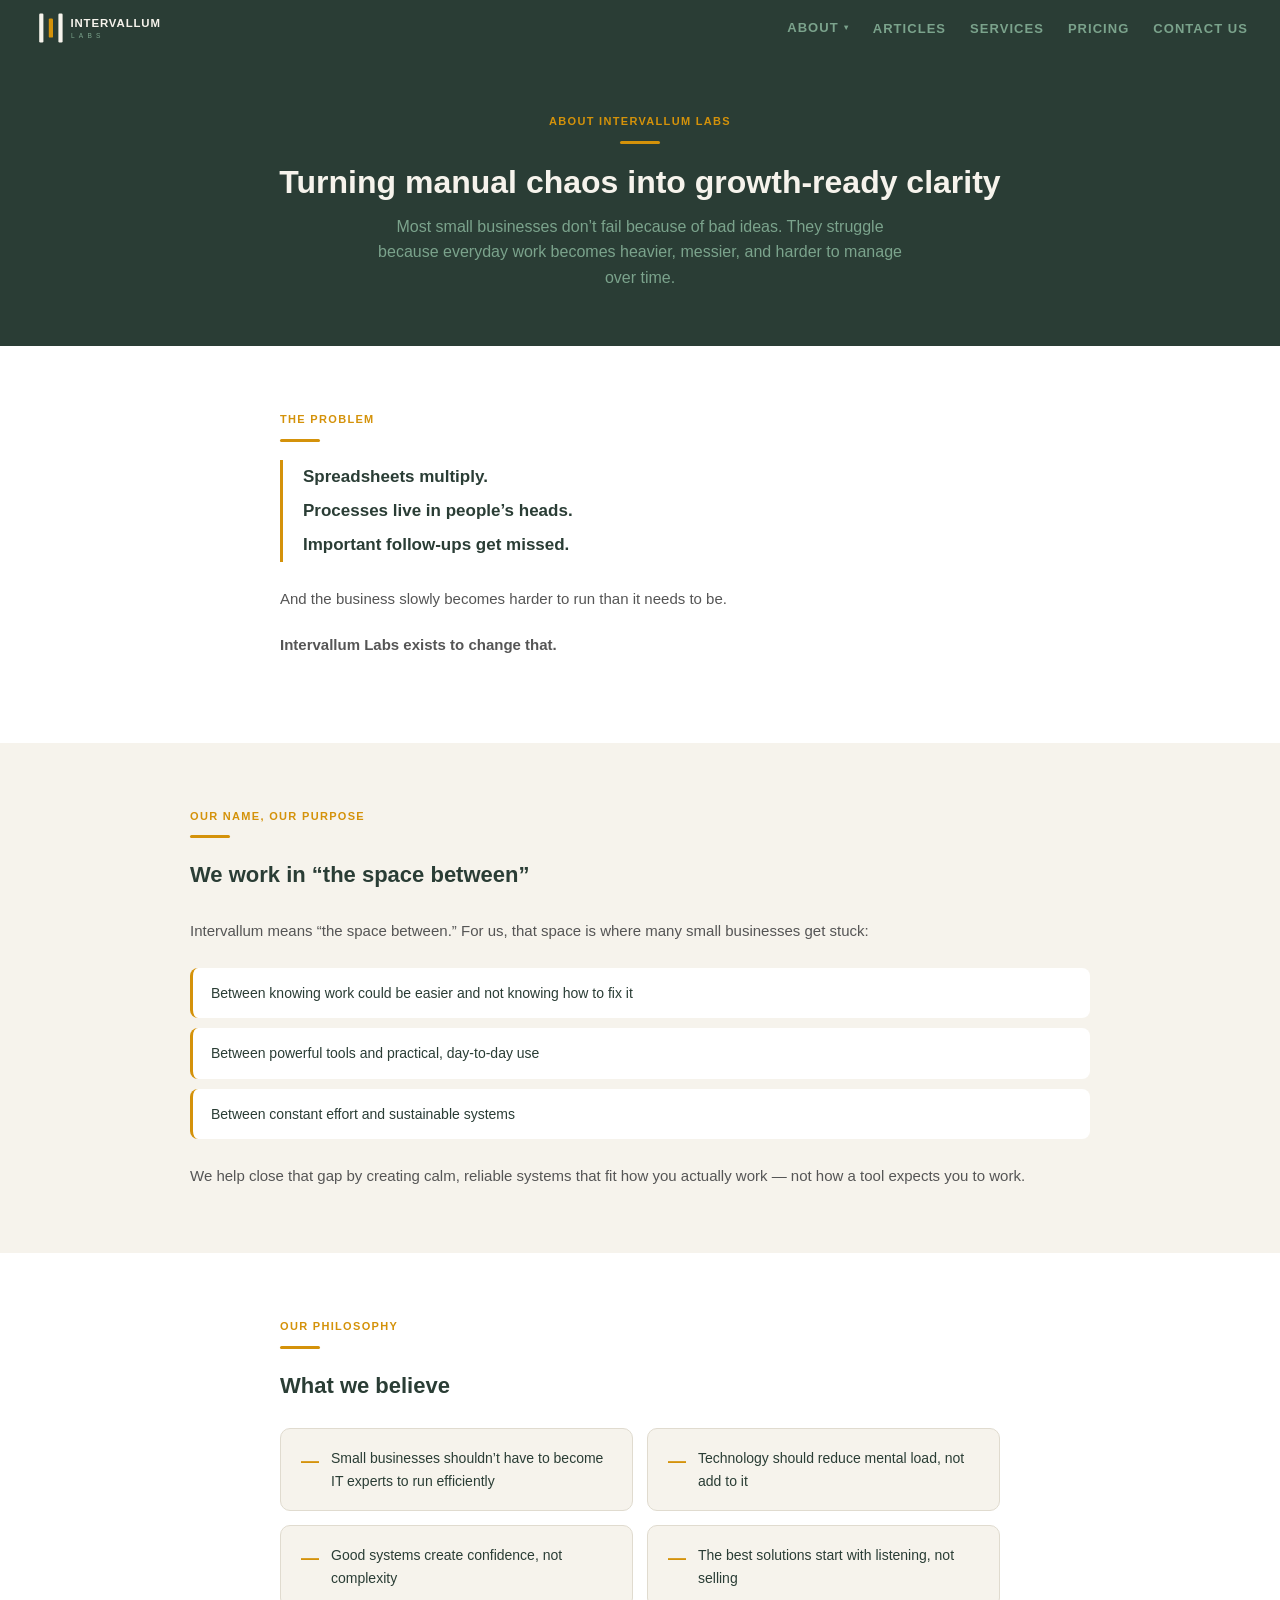
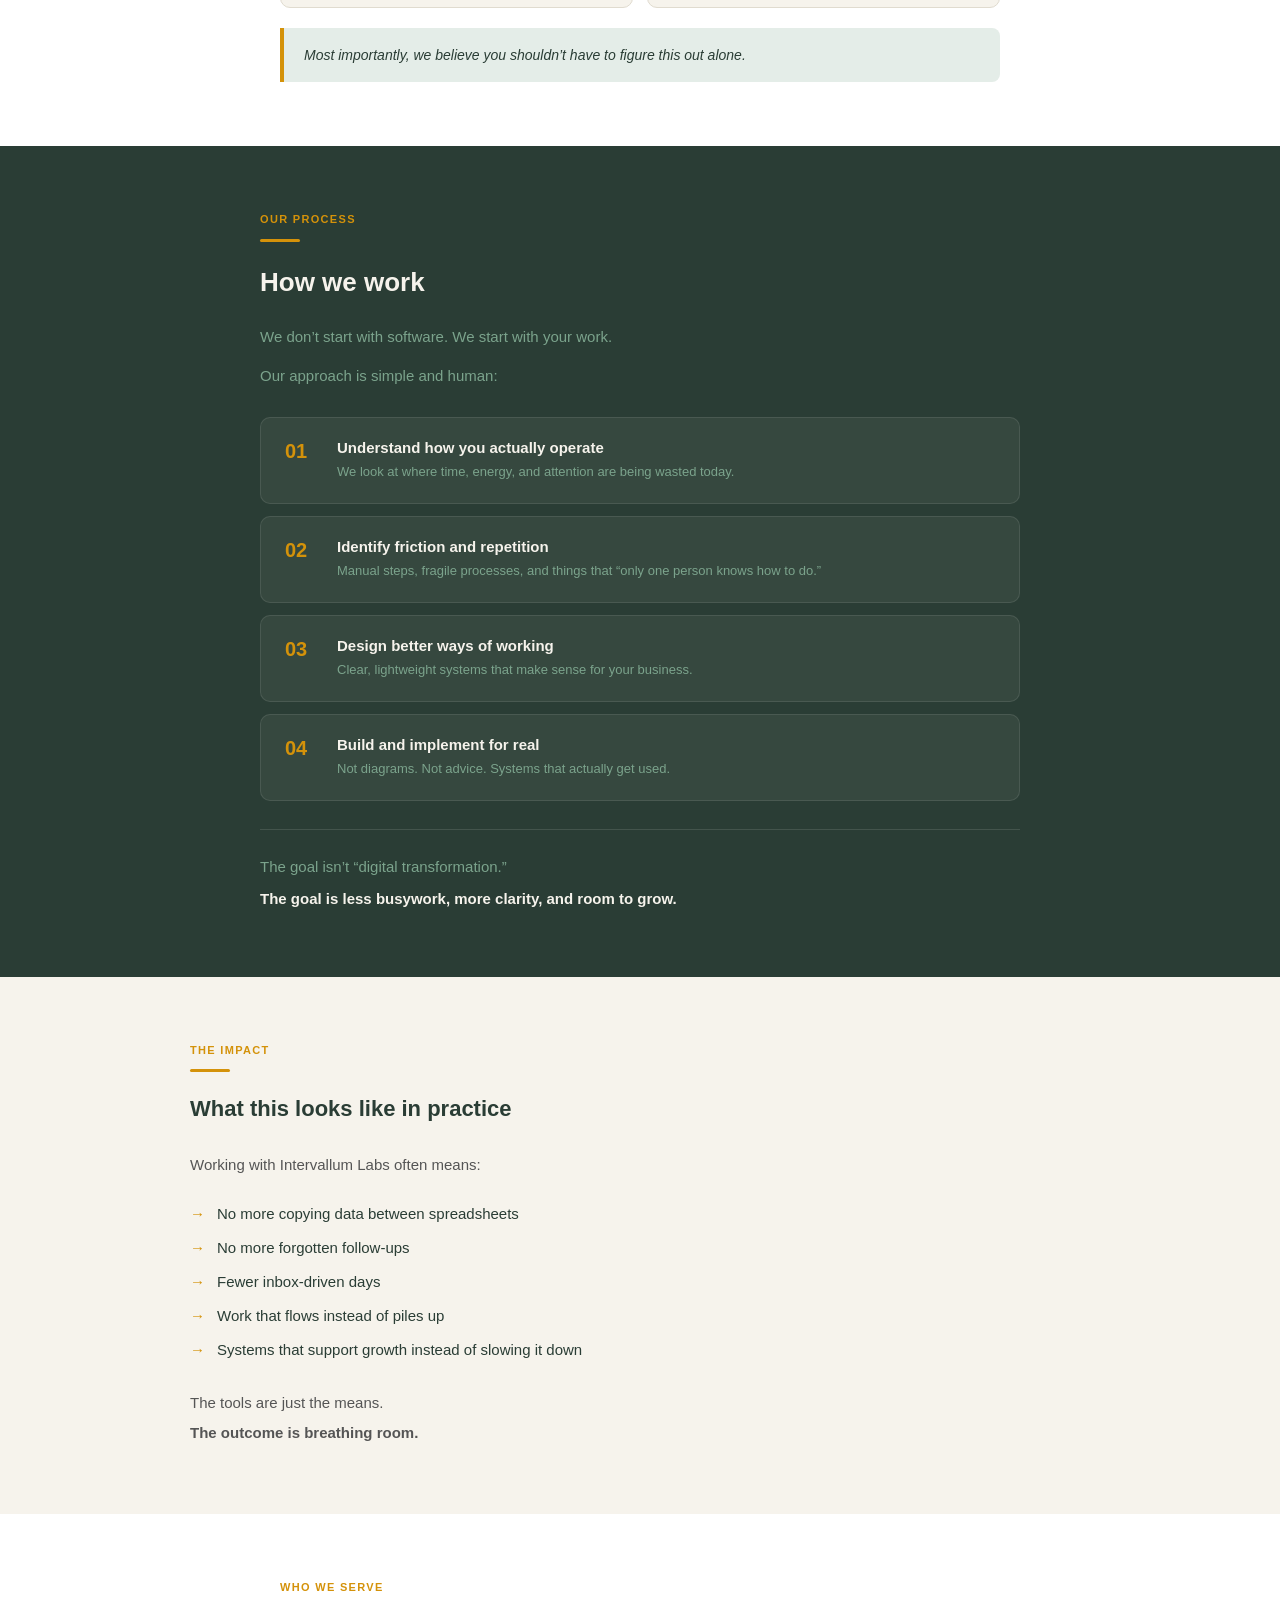
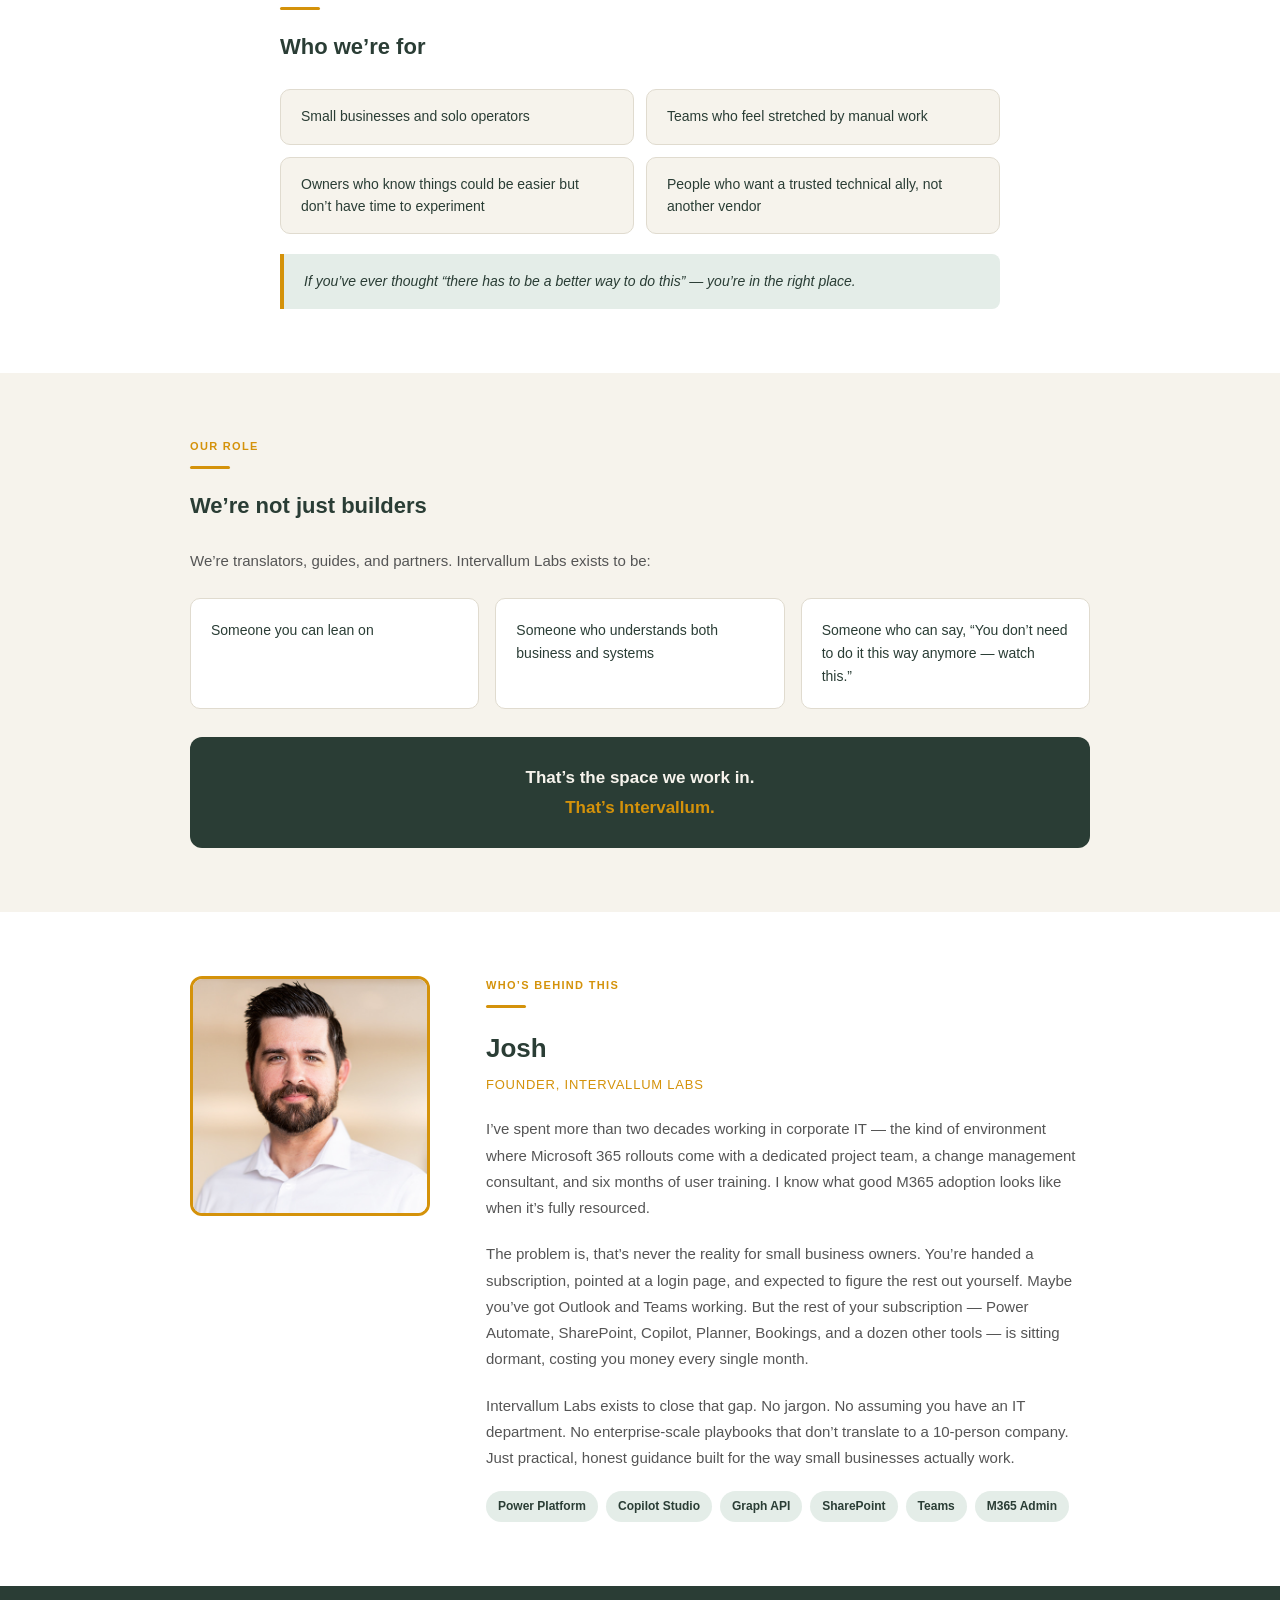
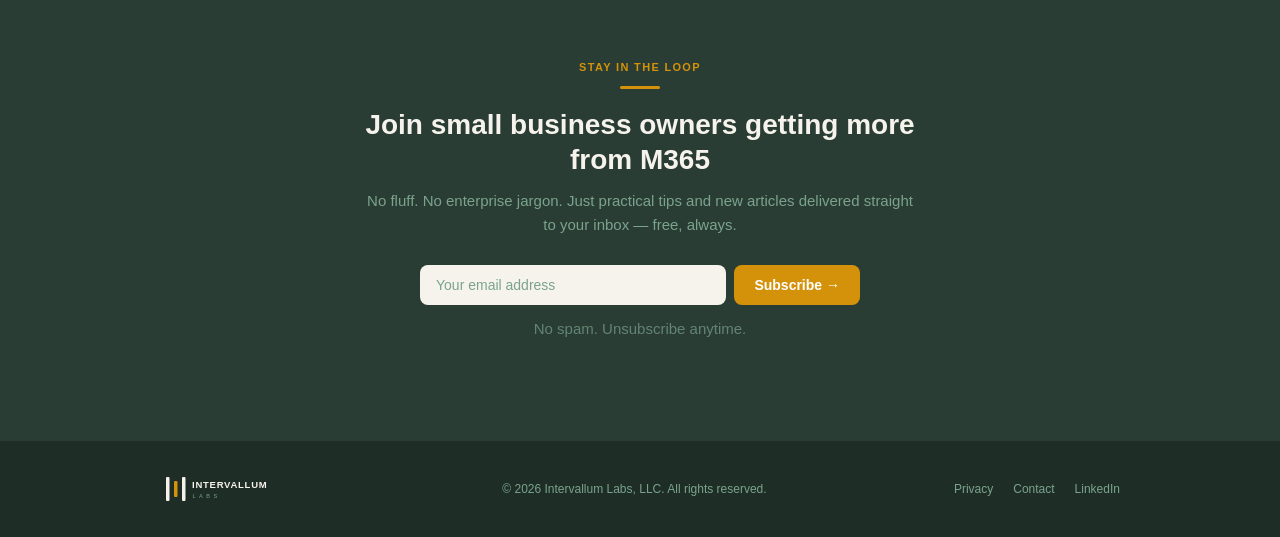
==== about.html @ 2d458096 "feat: simplify nav by removing Subscribe button, Topics item, renaming Work With Me to CONTACT US Co" ====
<!DOCTYPE html>
<html lang="en">
<head>
  <meta charset="UTF-8">
  <meta name="viewport" content="width=device-width, initial-scale=1.0">
  <meta name="description" content="About Intervallum Labs — turning manual chaos into growth-ready clarity. We help small businesses replace messy manual work with calm, reliable systems.">
  <title>About — Intervallum Labs</title>
  <link rel="icon" href="favicon.svg" type="image/svg+xml">
  <link rel="stylesheet" href="css/styles.css">
</head>
<body>

  <!-- NAV -->
  <nav class="nav" role="navigation" aria-label="Main navigation">
    <a href="index.html" class="nav-logo" aria-label="Intervallum Labs home">
      <svg viewBox="0 0 310 80" width="186" height="48" aria-hidden="true">
        <rect x="12" y="16" width="7" height="48" fill="#F6F3EC" rx="2"/>
        <rect x="28" y="24" width="7" height="32" fill="#D4920A" rx="2"/>
        <rect x="44" y="16" width="7" height="48" fill="#F6F3EC" rx="2"/>
        <text x="64" y="38" font-family="Arial, Helvetica, sans-serif" font-size="19" font-weight="700" fill="#F6F3EC" letter-spacing="1.5">INTERVALLUM</text>
        <text x="65" y="57" font-family="Arial, Helvetica, sans-serif" font-size="11" font-weight="400" fill="#7BA38C" letter-spacing="7">LABS</text>
      </svg>
    </a>
    <button class="nav-hamburger" aria-label="Toggle navigation menu" aria-expanded="false">
      <span></span>
      <span></span>
      <span></span>
    </button>
    <div class="nav-links-wrap">
      <ul class="nav-links">
        <li class="nav-has-dropdown">
            <span class="nav-dropdown-toggle">About <span class="nav-dropdown-caret" aria-hidden="true">&#9662;</span></span>
            <ul class="nav-dropdown-menu">
              <li><a href="about.html">About Intervallum Labs</a></li>
              <li><a href="vision.html">Our Vision &amp; Mission</a></li>
            </ul>
          </li>
        <li><a href="articles.html">Articles</a></li>
        <li><a href="services.html">Services</a></li>
        <li><a href="pricing.html">Pricing</a></li>
        <li><a href="work-with-me.html">CONTACT US</a></li>
      </ul>
    </div>
  </nav>

  <!-- PAGE HERO -->
  <section class="page-hero">
    <span class="section-eyebrow">About Intervallum Labs</span>
    <div class="accent-line centered"></div>
    <h1>Turning manual chaos into growth&#8209;ready clarity</h1>
    <p>Most small businesses don&#8217;t fail because of bad ideas. They struggle because everyday work becomes heavier, messier, and harder to manage over time.</p>
  </section>

  <!-- THE PROBLEM -->
  <section class="content-section">
    <div class="about-mission-inner">
      <span class="section-eyebrow">The Problem</span>
      <div class="accent-line"></div>
      <ul class="about-punchy-list">
        <li>Spreadsheets multiply.</li>
        <li>Processes live in people&#8217;s heads.</li>
        <li>Important follow&#8209;ups get missed.</li>
      </ul>
      <p>And the business slowly becomes harder to run than it needs to be.</p>
      <p class="about-mission-cta">Intervallum Labs exists to change that.</p>
    </div>
  </section>

  <!-- THE SPACE BETWEEN -->
  <section class="about-expertise">
    <div class="about-expertise-inner">
      <span class="section-eyebrow">Our Name, Our Purpose</span>
      <div class="accent-line"></div>
      <h2>We work in &#8220;the space between&#8221;</h2>
      <p>Intervallum means &#8220;the space between.&#8221; For us, that space is where many small businesses get stuck:</p>
      <div class="about-gap-list">
        <div class="about-gap-item">Between knowing work could be easier and not knowing how to fix it</div>
        <div class="about-gap-item">Between powerful tools and practical, day&#8209;to&#8209;day use</div>
        <div class="about-gap-item">Between constant effort and sustainable systems</div>
      </div>
      <p style="margin-top:24px;margin-bottom:0">We help close that gap by creating calm, reliable systems that fit how you actually work &#8212; not how a tool expects you to work.</p>
    </div>
  </section>

  <!-- WHAT WE BELIEVE -->
  <section class="content-section">
    <div class="about-mission-inner">
      <span class="section-eyebrow">Our Philosophy</span>
      <div class="accent-line"></div>
      <h2>What we believe</h2>
      <div class="beliefs-grid">
        <div class="belief-item">
          <span class="belief-check">&#8212;</span>
          <span>Small businesses shouldn&#8217;t have to become IT experts to run efficiently</span>
        </div>
        <div class="belief-item">
          <span class="belief-check">&#8212;</span>
          <span>Technology should reduce mental load, not add to it</span>
        </div>
        <div class="belief-item">
          <span class="belief-check">&#8212;</span>
          <span>Good systems create confidence, not complexity</span>
        </div>
        <div class="belief-item">
          <span class="belief-check">&#8212;</span>
          <span>The best solutions start with listening, not selling</span>
        </div>
      </div>
      <div class="about-callout">
        <p>Most importantly, we believe you shouldn&#8217;t have to figure this out alone.</p>
      </div>
    </div>
  </section>

  <!-- HOW WE WORK -->
  <section class="about-process">
    <div class="about-process-inner">
      <span class="section-eyebrow">Our Process</span>
      <div class="accent-line"></div>
      <h2>How we work</h2>
      <p>We don&#8217;t start with software. We start with your work.</p>
      <p>Our approach is simple and human:</p>
      <div class="process-steps">
        <div class="process-step">
          <span class="step-number">01</span>
          <div class="step-content">
            <h4>Understand how you actually operate</h4>
            <p>We look at where time, energy, and attention are being wasted today.</p>
          </div>
        </div>
        <div class="process-step">
          <span class="step-number">02</span>
          <div class="step-content">
            <h4>Identify friction and repetition</h4>
            <p>Manual steps, fragile processes, and things that &#8220;only one person knows how to do.&#8221;</p>
          </div>
        </div>
        <div class="process-step">
          <span class="step-number">03</span>
          <div class="step-content">
            <h4>Design better ways of working</h4>
            <p>Clear, lightweight systems that make sense for your business.</p>
          </div>
        </div>
        <div class="process-step">
          <span class="step-number">04</span>
          <div class="step-content">
            <h4>Build and implement for real</h4>
            <p>Not diagrams. Not advice. Systems that actually get used.</p>
          </div>
        </div>
      </div>
      <div class="process-closing">
        <p>The goal isn&#8217;t &#8220;digital transformation.&#8221;</p>
        <p>The goal is less busywork, more clarity, and room to grow.</p>
      </div>
    </div>
  </section>

  <!-- WHAT THIS LOOKS LIKE -->
  <section class="about-expertise">
    <div class="about-expertise-inner">
      <span class="section-eyebrow">The Impact</span>
      <div class="accent-line"></div>
      <h2>What this looks like in practice</h2>
      <p>Working with Intervallum Labs often means:</p>
      <ul class="outcome-list">
        <li>No more copying data between spreadsheets</li>
        <li>No more forgotten follow&#8209;ups</li>
        <li>Fewer inbox&#8209;driven days</li>
        <li>Work that flows instead of piles up</li>
        <li>Systems that support growth instead of slowing it down</li>
      </ul>
      <div class="about-practice-closing">
        <p>The tools are just the means.</p>
        <p class="practice-highlight">The outcome is breathing room.</p>
      </div>
    </div>
  </section>

  <!-- WHO WE'RE FOR -->
  <section class="content-section">
    <div class="about-mission-inner">
      <span class="section-eyebrow">Who We Serve</span>
      <div class="accent-line"></div>
      <h2>Who we&#8217;re for</h2>
      <div class="audience-grid">
        <div class="audience-item">Small businesses and solo operators</div>
        <div class="audience-item">Teams who feel stretched by manual work</div>
        <div class="audience-item">Owners who know things could be easier but don&#8217;t have time to experiment</div>
        <div class="audience-item">People who want a trusted technical ally, not another vendor</div>
      </div>
      <div class="about-callout">
        <p>If you&#8217;ve ever thought &#8220;there has to be a better way to do this&#8221; &#8212; you&#8217;re in the right place.</p>
      </div>
    </div>
  </section>

  <!-- OUR ROLE -->
  <section class="about-expertise">
    <div class="about-expertise-inner">
      <span class="section-eyebrow">Our Role</span>
      <div class="accent-line"></div>
      <h2>We&#8217;re not just builders</h2>
      <p>We&#8217;re translators, guides, and partners. Intervallum Labs exists to be:</p>
      <div class="role-items">
        <div class="role-item">
          <p>Someone you can lean on</p>
        </div>
        <div class="role-item">
          <p>Someone who understands both business and systems</p>
        </div>
        <div class="role-item">
          <p>Someone who can say, &#8220;You don&#8217;t need to do it this way anymore &#8212; watch this.&#8221;</p>
        </div>
      </div>
      <div class="about-closing-quote">
        <p>That&#8217;s the space we work in.</p>
        <p>That&#8217;s Intervallum.</p>
      </div>
    </div>
  </section>

  <!-- WHO'S BEHIND THIS -->
  <section class="content-section">
    <div class="about-full-inner">
      <div class="about-full-photo">
        <img
          src="images/josh.jpg"
          alt="Josh, Founder of Intervallum Labs"
          data-fallback
          onerror="this.style.display='none';this.nextElementSibling.style.display='flex'"
        >
        <div class="photo-placeholder" style="display:none" aria-hidden="true">J</div>
      </div>
      <div class="about-full-text">
        <span class="section-eyebrow">Who&#8217;s Behind This</span>
        <div class="accent-line"></div>
        <p class="about-name">Josh</p>
        <p class="about-role">Founder, Intervallum Labs</p>
        <p>I&#8217;ve spent more than two decades working in corporate IT &#8212; the kind of environment where Microsoft 365 rollouts come with a dedicated project team, a change management consultant, and six months of user training. I know what good M365 adoption looks like when it&#8217;s fully resourced.</p>
        <p>The problem is, that&#8217;s never the reality for small business owners. You&#8217;re handed a subscription, pointed at a login page, and expected to figure the rest out yourself. Maybe you&#8217;ve got Outlook and Teams working. But the rest of your subscription &#8212; Power Automate, SharePoint, Copilot, Planner, Bookings, and a dozen other tools &#8212; is sitting dormant, costing you money every single month.</p>
        <p>Intervallum Labs exists to close that gap. No jargon. No assuming you have an IT department. No enterprise-scale playbooks that don&#8217;t translate to a 10-person company. Just practical, honest guidance built for the way small businesses actually work.</p>
        <div class="tags">
          <span class="tag">Power Platform</span>
          <span class="tag">Copilot Studio</span>
          <span class="tag">Graph API</span>
          <span class="tag">SharePoint</span>
          <span class="tag">Teams</span>
          <span class="tag">M365 Admin</span>
        </div>
      </div>
    </div>
  </section>

  <!-- NEWSLETTER -->
  <section class="newsletter-section" id="newsletter">
    <div class="newsletter-inner">
      <span class="section-eyebrow">Stay in the Loop</span>
      <div class="accent-line centered"></div>
      <h2>Join small business owners getting more from M365</h2>
      <p>No fluff. No enterprise jargon. Just practical tips and new articles delivered straight to your inbox &#8212; free, always.</p>
      <form class="newsletter-form" action="#" method="post" novalidate>
        <input type="email" name="email" placeholder="Your email address" required aria-label="Email address">
        <button type="submit">Subscribe &#8594;</button>
      </form>
      <p class="newsletter-fine">No spam. Unsubscribe anytime.</p>
    </div>
  </section>

  <!-- FOOTER -->
  <footer class="footer">
    <div class="footer-inner">
      <a href="index.html" class="nav-logo" aria-label="Intervallum Labs home">
        <svg viewBox="0 0 310 80" width="155" height="40" aria-hidden="true">
          <rect x="12" y="16" width="7" height="48" fill="#F6F3EC" rx="2"/>
          <rect x="28" y="24" width="7" height="32" fill="#D4920A" rx="2"/>
          <rect x="44" y="16" width="7" height="48" fill="#F6F3EC" rx="2"/>
          <text x="64" y="38" font-family="Arial, Helvetica, sans-serif" font-size="19" font-weight="700" fill="#F6F3EC" letter-spacing="1.5">INTERVALLUM</text>
          <text x="65" y="57" font-family="Arial, Helvetica, sans-serif" font-size="11" font-weight="400" fill="#7BA38C" letter-spacing="7">LABS</text>
        </svg>
      </a>
      <p class="footer-copy">&#169; 2026 Intervallum Labs, LLC. All rights reserved.</p>
      <nav class="footer-links" aria-label="Footer links">
        <a href="#">Privacy</a>
        <a href="work-with-me.html">Contact</a>
        <a href="https://linkedin.com" target="_blank" rel="noopener noreferrer">LinkedIn</a>
      </nav>
    </div>
  </footer>

  <script src="js/main.js"></script>
</body>
</html>
---- css/styles.css ----
/* ============================================
   INTERVALLUM LABS — GLOBAL STYLES
   ============================================ */

:root {
  --spruce: #2A3D35;
  --honey: #D4920A;
  --ivory: #F6F3EC;
  --fern: #7BA38C;
  --dark-spruce: #1E2E27;
  --light-fern: #E4EDE8;
  --white: #ffffff;
  --border: #E0DBCF;
}

*, *::before, *::after {
  box-sizing: border-box;
  margin: 0;
  padding: 0;
}

html { scroll-behavior: smooth; }

body {
  font-family: Arial, Helvetica, sans-serif;
  font-weight: 400;
  line-height: 1.7;
  background: var(--ivory);
  color: var(--spruce);
}

img { max-width: 100%; }

/* ============================================
   NAV
   ============================================ */

.nav {
  position: sticky;
  top: 0;
  z-index: 100;
  background: var(--spruce);
  min-height: 56px;
  display: flex;
  align-items: center;
  justify-content: space-between;
  padding: 0 32px;
  gap: 16px;
}

.nav-logo {
  display: block;
  line-height: 0;
  text-decoration: none;
  flex-shrink: 0;
}

.nav-links-wrap {
  display: flex;
  align-items: center;
  gap: 24px;
}

.nav-links {
  display: flex;
  align-items: center;
  gap: 24px;
  list-style: none;
}

.nav-links a {
  color: var(--fern);
  text-decoration: none;
  font-size: 13px;
  font-weight: 700;
  text-transform: uppercase;
  letter-spacing: 0.08em;
  transition: color 0.2s;
}

.nav-links a:hover,
.nav-links a:focus { color: var(--ivory); }

.nav-subscribe {
  background: var(--honey);
  color: #fff;
  padding: 7px 16px;
  border-radius: 6px;
  font-size: 13px;
  font-weight: 700;
  text-transform: uppercase;
  letter-spacing: 0.08em;
  text-decoration: none;
  transition: opacity 0.2s;
  white-space: nowrap;
}

.nav-subscribe:hover { opacity: 0.88; color: #fff; }

.nav-hamburger {
  display: none;
  flex-direction: column;
  gap: 5px;
  cursor: pointer;
  background: none;
  border: none;
  padding: 6px 4px;
}

.nav-hamburger span {
  display: block;
  width: 22px;
  height: 2px;
  background: var(--ivory);
  border-radius: 2px;
  transition: transform 0.25s, opacity 0.25s;
}

.nav-has-dropdown {
  position: relative;
}

.nav-dropdown-toggle {
  display: flex !important;
  align-items: center;
  gap: 5px;
  color: var(--fern);
  font-size: 13px;
  font-weight: 700;
  text-transform: uppercase;
  letter-spacing: 0.08em;
  cursor: default;
  user-select: none;
}

.nav-dropdown-caret {
  font-size: 8px;
  display: inline-block;
  transition: transform 0.2s;
}

.nav-has-dropdown:hover .nav-dropdown-caret,
.nav-has-dropdown:focus-within .nav-dropdown-caret {
  transform: rotate(180deg);
}

.nav-dropdown-menu {
  display: none;
  position: absolute;
  top: calc(100% + 8px);
  left: 0;
  background: var(--dark-spruce);
  border-radius: 8px;
  border: 0.5px solid rgba(246, 243, 236, 0.12);
  list-style: none;
  min-width: 210px;
  padding: 6px 0;
  z-index: 200;
  box-shadow: 0 8px 24px rgba(0, 0, 0, 0.25);
}

.nav-dropdown-menu::before {
  content: '';
  position: absolute;
  top: -8px;
  left: 0;
  right: 0;
  height: 8px;
}

.nav-has-dropdown:hover .nav-dropdown-menu,
.nav-has-dropdown:focus-within .nav-dropdown-menu {
  display: block;
}

.nav-dropdown-menu li a {
  display: block;
  padding: 9px 16px;
  font-size: 12px;
  font-weight: 700;
  color: var(--fern);
  text-transform: uppercase;
  letter-spacing: 0.08em;
  text-decoration: none;
  white-space: nowrap;
  transition: color 0.2s, background 0.15s;
}

.nav-dropdown-menu li a:hover,
.nav-dropdown-menu li a:focus {
  color: var(--ivory);
  background: rgba(246, 243, 236, 0.06);
}

/* ============================================
   SHARED ELEMENTS
   ============================================ */

.section-eyebrow {
  display: block;
  font-size: 11px;
  font-weight: 700;
  text-transform: uppercase;
  letter-spacing: 0.12em;
  color: var(--honey);
  margin-bottom: 10px;
}

.accent-line {
  width: 40px;
  height: 3px;
  background: var(--honey);
  border-radius: 2px;
  margin-bottom: 18px;
}

.accent-line.centered {
  margin-left: auto;
  margin-right: auto;
}

.btn-primary {
  display: inline-block;
  background: var(--honey);
  color: #fff;
  padding: 12px 24px;
  border-radius: 8px;
  text-decoration: none;
  font-weight: 700;
  font-size: 14px;
  transition: opacity 0.2s;
}

.btn-primary:hover { opacity: 0.88; color: #fff; }

.btn-secondary {
  display: inline-block;
  background: transparent;
  color: var(--ivory);
  padding: 12px 24px;
  border-radius: 8px;
  border: 1.5px solid var(--fern);
  text-decoration: none;
  font-weight: 700;
  font-size: 14px;
  transition: border-color 0.2s, color 0.2s;
}

.btn-secondary:hover { border-color: var(--ivory); }

.tags { display: flex; flex-wrap: wrap; gap: 8px; }

.tag {
  background: var(--light-fern);
  color: var(--spruce);
  font-size: 12px;
  font-weight: 700;
  padding: 5px 12px;
  border-radius: 100px;
}

/* ============================================
   HERO
   ============================================ */

.hero {
  background: var(--spruce);
  padding: 32px 48px 72px;
}

.hero-inner {
  max-width: 960px;
  margin: 0 auto;
  display: flex;
  align-items: center;
  gap: 64px;
}

.hero-text { flex: 1; min-width: 0; }

.eyebrow {
  display: block;
  font-size: 11px;
  font-weight: 700;
  text-transform: uppercase;
  letter-spacing: 0.12em;
  color: var(--honey);
  margin-bottom: 16px;
}

.hero-text h1 {
  font-size: 38px;
  font-weight: 700;
  color: var(--ivory);
  line-height: 1.2;
  margin-bottom: 20px;
}

.hero-text h1 .accent { color: var(--honey); }

.hero-text > p {
  color: var(--fern);
  font-size: 16px;
  line-height: 1.7;
  margin-bottom: 32px;
}

.hero-buttons {
  display: flex;
  gap: 14px;
  flex-wrap: wrap;
}

.hero-photo { flex-shrink: 0; }

.photo-circle {
  width: 200px;
  height: 200px;
  border-radius: 50%;
  border: 4px solid var(--honey);
  overflow: hidden;
  background: var(--dark-spruce);
  display: flex;
  align-items: center;
  justify-content: center;
}

.photo-circle img {
  width: 100%;
  height: 100%;
  object-fit: cover;
  display: block;
}

.photo-initials {
  font-size: 56px;
  font-weight: 700;
  color: var(--fern);
  display: none;
}

/* ============================================
   STATS BAND
   ============================================ */

.stats-band {
  background: var(--honey);
  padding: 24px 48px;
}

.stats-inner {
  max-width: 900px;
  margin: 0 auto;
  display: flex;
  justify-content: space-evenly;
  align-items: center;
}

.stat-item {
  text-align: center;
  padding: 0 32px;
  position: relative;
}

.stat-item + .stat-item::before {
  content: '';
  position: absolute;
  left: 0;
  top: 50%;
  transform: translateY(-50%);
  width: 1px;
  height: 36px;
  background: rgba(42, 61, 53, 0.25);
}

.stat-number {
  display: block;
  font-size: 22px;
  font-weight: 700;
  color: var(--spruce);
  line-height: 1.1;
}

.stat-label {
  display: block;
  font-size: 12px;
  color: var(--spruce);
  opacity: 0.75;
  margin-top: 3px;
}

/* ============================================
   ABOUT SECTION
   ============================================ */

.about-section {
  background: var(--white);
  padding: 64px 48px;
}

.about-inner {
  max-width: 900px;
  margin: 0 auto;
  display: grid;
  grid-template-columns: 240px 1fr;
  gap: 56px;
  align-items: start;
}

.about-photo img {
  width: 100%;
  aspect-ratio: 1;
  border-radius: 12px;
  border: 3px solid var(--honey);
  object-fit: cover;
  display: block;
}

.about-photo .photo-placeholder {
  width: 100%;
  aspect-ratio: 1;
  border-radius: 12px;
  border: 3px solid var(--honey);
  background: var(--light-fern);
  display: none;
  align-items: center;
  justify-content: center;
  font-size: 64px;
  font-weight: 700;
  color: var(--fern);
}

.about-name {
  font-size: 22px;
  font-weight: 700;
  color: var(--spruce);
  margin-bottom: 2px;
}

.about-title {
  font-size: 13px;
  color: var(--honey);
  text-transform: uppercase;
  letter-spacing: 0.06em;
  margin-bottom: 16px;
}

.about-text p {
  font-size: 15px;
  color: #555;
  line-height: 1.75;
  margin-bottom: 24px;
}

/* ============================================
   CONTENT PILLARS
   ============================================ */

.pillars-section {
  background: var(--ivory);
  padding: 64px 48px;
}

.pillars-inner {
  max-width: 900px;
  margin: 0 auto;
}

.pillars-header { margin-bottom: 36px; }

.pillars-header h2 {
  font-size: 26px;
  font-weight: 700;
  color: var(--spruce);
  margin-bottom: 10px;
  line-height: 1.3;
}

.pillars-header p {
  font-size: 15px;
  color: var(--fern);
  max-width: 600px;
  line-height: 1.6;
}

.pillars-grid {
  display: grid;
  grid-template-columns: repeat(2, 1fr);
  gap: 20px;
}

.pillar-card {
  background: var(--white);
  border-radius: 12px;
  border: 0.5px solid var(--border);
  padding: 28px;
}

.pillar-icon {
  width: 40px;
  height: 40px;
  background: var(--light-fern);
  border-radius: 8px;
  display: flex;
  align-items: center;
  justify-content: center;
  margin-bottom: 16px;
}

.pillar-card h3 {
  font-size: 15px;
  font-weight: 700;
  color: var(--spruce);
  margin-bottom: 8px;
  line-height: 1.35;
}

.pillar-card p {
  font-size: 13px;
  color: var(--fern);
  line-height: 1.65;
}

/* ============================================
   LATEST ARTICLES
   ============================================ */

.articles-section {
  background: var(--white);
  padding: 64px 48px;
}

.articles-inner {
  max-width: 900px;
  margin: 0 auto;
}

.articles-header { margin-bottom: 36px; }

.articles-header h2 {
  font-size: 26px;
  font-weight: 700;
  color: var(--spruce);
  margin-bottom: 10px;
}

.articles-header p {
  font-size: 15px;
  color: var(--fern);
}

.articles-grid {
  display: grid;
  grid-template-columns: repeat(3, 1fr);
  gap: 20px;
  margin-bottom: 36px;
}

.article-card {
  background: var(--white);
  border-radius: 12px;
  border: 0.5px solid var(--border);
  overflow: hidden;
  display: flex;
  flex-direction: column;
}

.article-card-top {
  background: var(--spruce);
  padding: 10px 16px;
}

.article-tag {
  font-size: 10px;
  font-weight: 700;
  color: var(--honey);
  text-transform: uppercase;
  letter-spacing: 0.1em;
}

.article-card-body {
  padding: 20px;
  flex: 1;
  display: flex;
  flex-direction: column;
}

.article-card h3 {
  font-size: 14px;
  font-weight: 700;
  color: var(--spruce);
  line-height: 1.4;
  margin-bottom: 10px;
}

.article-card p {
  font-size: 12px;
  color: var(--fern);
  line-height: 1.6;
  margin-bottom: 14px;
  flex: 1;
}

.article-read-link {
  font-size: 12px;
  font-weight: 700;
  color: var(--honey);
  text-decoration: none;
}

.article-read-link:hover { text-decoration: underline; }

.articles-cta { text-align: center; }

/* ============================================
   NEWSLETTER
   ============================================ */

.newsletter-section {
  background: var(--spruce);
  padding: 72px 48px;
  text-align: center;
}

.newsletter-inner {
  max-width: 560px;
  margin: 0 auto;
}

.newsletter-inner h2 {
  font-size: 28px;
  font-weight: 700;
  color: var(--ivory);
  margin-bottom: 12px;
  line-height: 1.25;
}

.newsletter-inner > p {
  font-size: 15px;
  color: var(--fern);
  margin-bottom: 28px;
  line-height: 1.6;
}

.newsletter-form {
  display: flex;
  gap: 8px;
  max-width: 440px;
  margin: 0 auto 12px;
}

.newsletter-form input[type="email"] {
  flex: 1;
  min-width: 0;
  padding: 12px 16px;
  background: var(--ivory);
  color: var(--spruce);
  border: none;
  border-radius: 8px;
  font-size: 14px;
  font-family: Arial, Helvetica, sans-serif;
  outline: none;
}

.newsletter-form input[type="email"]::placeholder { color: var(--fern); }

.newsletter-form input[type="email"]:focus {
  box-shadow: 0 0 0 2px var(--honey);
}

.newsletter-form button {
  background: var(--honey);
  color: #fff;
  border: none;
  padding: 12px 20px;
  border-radius: 8px;
  font-size: 14px;
  font-weight: 700;
  font-family: Arial, Helvetica, sans-serif;
  cursor: pointer;
  white-space: nowrap;
  transition: opacity 0.2s;
}

.newsletter-form button:hover { opacity: 0.88; }

.newsletter-fine {
  font-size: 11px;
  color: var(--fern);
  opacity: 0.7;
}

/* ============================================
   FOOTER
   ============================================ */

.footer {
  background: var(--dark-spruce);
  padding: 28px 48px;
}

.footer-inner {
  max-width: 960px;
  margin: 0 auto;
  display: flex;
  align-items: center;
  justify-content: space-between;
  gap: 24px;
}

.footer-copy {
  font-size: 12px;
  color: var(--fern);
}

.footer-links {
  display: flex;
  gap: 20px;
}

.footer-links a {
  font-size: 12px;
  color: var(--fern);
  text-decoration: none;
  transition: color 0.2s;
}

.footer-links a:hover { color: var(--ivory); }

/* ============================================
   INNER PAGE SHARED
   ============================================ */

.page-hero {
  background: var(--spruce);
  padding: 56px 48px;
  text-align: center;
}

.page-hero h1 {
  font-size: 32px;
  font-weight: 700;
  color: var(--ivory);
  margin-bottom: 12px;
  line-height: 1.25;
}

.page-hero p {
  font-size: 16px;
  color: var(--fern);
  max-width: 540px;
  margin: 0 auto;
  line-height: 1.6;
}

.content-section {
  background: var(--white);
  padding: 64px 48px;
}

.content-inner {
  max-width: 720px;
  margin: 0 auto;
}

/* Articles full page */
.articles-page-section {
  background: var(--ivory);
  padding: 48px;
}

.articles-page-inner {
  max-width: 900px;
  margin: 0 auto;
}

.articles-filter {
  display: flex;
  gap: 10px;
  flex-wrap: wrap;
  margin-bottom: 32px;
}

.filter-btn {
  background: var(--light-fern);
  color: var(--spruce);
  border: none;
  padding: 7px 16px;
  border-radius: 100px;
  font-size: 12px;
  font-weight: 700;
  font-family: Arial, Helvetica, sans-serif;
  cursor: pointer;
  transition: background 0.2s, color 0.2s;
}

.filter-btn.active,
.filter-btn:hover {
  background: var(--honey);
  color: #fff;
}

/* Archive */
.archive-section {
  margin-top: 56px;
}

.archive-heading {
  font-size: 13px;
  font-weight: 700;
  letter-spacing: 1.5px;
  text-transform: uppercase;
  color: var(--fern);
  margin-bottom: 16px;
}

.archive-year {
  border-top: 1px solid var(--border);
}

.archive-year:last-child {
  border-bottom: 1px solid var(--border);
}

.archive-year-summary {
  display: flex;
  align-items: center;
  justify-content: space-between;
  padding: 14px 4px;
  font-size: 16px;
  font-weight: 700;
  color: var(--spruce);
  cursor: pointer;
  list-style: none;
  user-select: none;
}

.archive-year-summary::-webkit-details-marker { display: none; }

.archive-year-summary::after {
  content: '+';
  font-size: 20px;
  font-weight: 400;
  color: var(--honey);
  transition: transform 0.2s;
}

.archive-year[open] > .archive-year-summary::after {
  content: '−';
}

.archive-year-body {
  padding: 0 0 8px 16px;
}

.archive-month {
  border-top: 1px solid var(--border);
}

.archive-month-summary {
  display: flex;
  align-items: center;
  justify-content: space-between;
  padding: 10px 4px;
  font-size: 14px;
  font-weight: 600;
  color: var(--spruce);
  cursor: pointer;
  list-style: none;
  user-select: none;
}

.archive-month-summary::-webkit-details-marker { display: none; }

.archive-month-summary::after {
  content: '+';
  font-size: 16px;
  font-weight: 400;
  color: var(--honey);
}

.archive-month[open] > .archive-month-summary::after {
  content: '−';
}

.archive-article-list {
  list-style: none;
  padding: 4px 0 12px 12px;
  margin: 0;
  display: flex;
  flex-direction: column;
  gap: 8px;
}

.archive-article-list a {
  font-size: 14px;
  color: var(--spruce);
  text-decoration: none;
  border-bottom: 1px solid transparent;
  transition: color 0.15s, border-color 0.15s;
}

.archive-article-list a:hover {
  color: var(--honey);
  border-bottom-color: var(--honey);
}

/* Work With Me */
.services-grid {
  display: grid;
  grid-template-columns: repeat(2, 1fr);
  gap: 20px;
  margin-bottom: 56px;
}

.service-card {
  background: var(--ivory);
  border-radius: 12px;
  border: 0.5px solid var(--border);
  padding: 28px;
}

.service-card .service-icon {
  width: 40px;
  height: 40px;
  background: var(--light-fern);
  border-radius: 8px;
  display: flex;
  align-items: center;
  justify-content: center;
  margin-bottom: 14px;
}

.service-card h3 {
  font-size: 16px;
  font-weight: 700;
  color: var(--spruce);
  margin-bottom: 10px;
}

.service-card p {
  font-size: 13px;
  color: var(--fern);
  line-height: 1.65;
}

.contact-form-wrap h2 {
  font-size: 22px;
  font-weight: 700;
  color: var(--spruce);
  margin-bottom: 6px;
}

.contact-form-wrap > p {
  font-size: 14px;
  color: var(--fern);
  margin-bottom: 28px;
}

.contact-form { max-width: 560px; }

.form-group { margin-bottom: 20px; }

.form-group label {
  display: block;
  font-size: 12px;
  font-weight: 700;
  color: var(--spruce);
  margin-bottom: 6px;
  text-transform: uppercase;
  letter-spacing: 0.06em;
}

.form-group input,
.form-group textarea,
.form-group select {
  width: 100%;
  padding: 12px 16px;
  border: 1.5px solid var(--border);
  border-radius: 8px;
  font-size: 14px;
  font-family: Arial, Helvetica, sans-serif;
  color: var(--spruce);
  background: var(--ivory);
  outline: none;
  transition: border-color 0.2s;
  appearance: none;
}

.form-group input:focus,
.form-group textarea:focus,
.form-group select:focus { border-color: var(--honey); }

.form-group textarea { min-height: 140px; resize: vertical; }

/* Article template */
.article-hero {
  background: var(--spruce);
  padding: 56px 48px 48px;
}

.article-hero-inner {
  max-width: 720px;
  margin: 0 auto;
}

.article-hero .article-tag {
  display: inline-block;
  margin-bottom: 16px;
  font-size: 11px;
}

.article-hero h1 {
  font-size: 30px;
  font-weight: 700;
  color: var(--ivory);
  line-height: 1.25;
  margin-bottom: 16px;
}

.article-meta {
  font-size: 13px;
  color: var(--fern);
}

.article-body {
  background: var(--white);
  padding: 56px 48px;
}

.article-body-inner {
  max-width: 720px;
  margin: 0 auto;
}

.article-body h2 {
  font-size: 20px;
  font-weight: 700;
  color: var(--spruce);
  margin-bottom: 12px;
  margin-top: 36px;
}

.article-body p {
  font-size: 15px;
  color: #444;
  line-height: 1.75;
  margin-bottom: 20px;
}

.article-body ul,
.article-body ol {
  padding-left: 24px;
  margin-bottom: 20px;
}

.article-body li {
  font-size: 15px;
  color: #444;
  line-height: 1.75;
  margin-bottom: 8px;
}

.article-body a { color: var(--honey); }

.article-body .callout {
  background: var(--light-fern);
  border-left: 4px solid var(--honey);
  border-radius: 0 8px 8px 0;
  padding: 16px 20px;
  margin-bottom: 20px;
}

.article-body .callout p {
  margin-bottom: 0;
  font-size: 14px;
  color: var(--spruce);
}

/* About full page */
.about-full-inner {
  max-width: 900px;
  margin: 0 auto;
  display: grid;
  grid-template-columns: 240px 1fr;
  gap: 56px;
  align-items: start;
}

.about-full-photo img {
  width: 100%;
  aspect-ratio: 1;
  border-radius: 12px;
  border: 3px solid var(--honey);
  object-fit: cover;
  display: block;
}

.about-full-photo .photo-placeholder {
  width: 100%;
  aspect-ratio: 1;
  border-radius: 12px;
  border: 3px solid var(--honey);
  background: var(--light-fern);
  display: none;
  align-items: center;
  justify-content: center;
  font-size: 64px;
  font-weight: 700;
  color: var(--fern);
}

.about-full-text .about-name {
  font-size: 26px;
  font-weight: 700;
  color: var(--spruce);
  margin-bottom: 2px;
}

.about-full-text .about-role {
  font-size: 13px;
  color: var(--honey);
  text-transform: uppercase;
  letter-spacing: 0.06em;
  margin-bottom: 20px;
}

.about-full-text p {
  font-size: 15px;
  color: #555;
  line-height: 1.75;
  margin-bottom: 20px;
}

.about-expertise {
  background: var(--ivory);
  padding: 64px 48px;
}

.about-expertise-inner {
  max-width: 900px;
  margin: 0 auto;
}

.about-expertise h2 {
  font-size: 22px;
  font-weight: 700;
  color: var(--spruce);
  margin-bottom: 24px;
}

.expertise-grid {
  display: grid;
  grid-template-columns: repeat(3, 1fr);
  gap: 16px;
}

.expertise-item {
  background: var(--white);
  border-radius: 10px;
  border: 0.5px solid var(--border);
  padding: 20px;
}

.expertise-item h4 {
  font-size: 14px;
  font-weight: 700;
  color: var(--spruce);
  margin-bottom: 6px;
}

.expertise-item p {
  font-size: 12px;
  color: var(--fern);
  line-height: 1.55;
}

/* ============================================
   VISION & MISSION PAGE
   ============================================ */

.vm-inner {
  max-width: 900px;
  margin: 0 auto;
  display: grid;
  grid-template-columns: 1fr 1px 1fr;
  gap: 0 56px;
  align-items: start;
}

.vm-divider {
  background: var(--border);
  align-self: stretch;
}

.vm-statement {
  font-size: 20px;
  color: var(--spruce);
  line-height: 1.65;
  font-weight: 400;
  margin: 0;
}

/* ============================================
   ABOUT COMPANY SECTIONS
   ============================================ */

.about-mission-inner {
  max-width: 720px;
  margin: 0 auto;
}

.about-mission-inner h2 {
  font-size: 22px;
  font-weight: 700;
  color: var(--spruce);
  margin-bottom: 24px;
}

.about-mission-inner p {
  font-size: 15px;
  color: #555;
  line-height: 1.75;
  margin-bottom: 20px;
}

.about-punchy-list {
  list-style: none;
  margin: 0 0 24px;
  padding-left: 20px;
  border-left: 3px solid var(--honey);
}

.about-punchy-list li {
  font-size: 17px;
  font-weight: 700;
  color: var(--spruce);
  line-height: 2;
}

.about-mission-cta {
  font-size: 17px;
  font-weight: 700;
  color: var(--honey);
}

.about-expertise-inner > p {
  font-size: 15px;
  color: #555;
  line-height: 1.75;
  margin-bottom: 24px;
}

.about-gap-list {
  display: flex;
  flex-direction: column;
  gap: 10px;
  margin-bottom: 0;
}

.about-gap-item {
  background: var(--white);
  border-radius: 8px;
  border-left: 3px solid var(--honey);
  padding: 14px 18px;
  font-size: 14px;
  color: var(--spruce);
  line-height: 1.6;
}

.beliefs-grid {
  display: grid;
  grid-template-columns: repeat(2, 1fr);
  gap: 14px;
  margin-bottom: 20px;
}

.belief-item {
  background: var(--ivory);
  border-radius: 10px;
  border: 0.5px solid var(--border);
  padding: 18px 20px;
  font-size: 14px;
  color: var(--spruce);
  line-height: 1.6;
  display: flex;
  gap: 12px;
  align-items: flex-start;
}

.belief-check {
  color: var(--honey);
  font-weight: 700;
  font-size: 18px;
  flex-shrink: 0;
  line-height: 1.6;
}

.about-callout {
  background: var(--light-fern);
  border-left: 4px solid var(--honey);
  border-radius: 0 8px 8px 0;
  padding: 16px 20px;
}

.about-callout p {
  font-size: 14px;
  color: var(--spruce);
  font-style: italic;
  margin: 0;
  line-height: 1.6;
}

.about-process {
  background: var(--spruce);
  padding: 64px 48px;
}

.about-process-inner {
  max-width: 760px;
  margin: 0 auto;
}

.about-process-inner h2 {
  font-size: 26px;
  font-weight: 700;
  color: var(--ivory);
  margin-bottom: 20px;
}

.about-process-inner > p {
  font-size: 15px;
  color: var(--fern);
  line-height: 1.75;
  margin-bottom: 12px;
}

.process-steps {
  display: flex;
  flex-direction: column;
  gap: 12px;
  margin-top: 28px;
}

.process-step {
  display: flex;
  gap: 20px;
  align-items: flex-start;
  background: rgba(246, 243, 236, 0.06);
  border-radius: 10px;
  border: 0.5px solid rgba(246, 243, 236, 0.1);
  padding: 20px 24px;
}

.step-number {
  font-size: 20px;
  font-weight: 700;
  color: var(--honey);
  line-height: 1.3;
  flex-shrink: 0;
  min-width: 32px;
}

.step-content h4 {
  font-size: 15px;
  font-weight: 700;
  color: var(--ivory);
  margin-bottom: 4px;
  line-height: 1.35;
}

.step-content p {
  font-size: 13px;
  color: var(--fern);
  line-height: 1.6;
  margin: 0;
}

.process-closing {
  margin-top: 28px;
  border-top: 1px solid rgba(246, 243, 236, 0.12);
  padding-top: 24px;
}

.process-closing p {
  font-size: 15px;
  color: var(--fern);
  line-height: 1.75;
  margin-bottom: 6px;
}

.process-closing p:last-child {
  color: var(--ivory);
  font-weight: 700;
  margin-bottom: 0;
}

.outcome-list {
  list-style: none;
  display: flex;
  flex-direction: column;
  gap: 10px;
  margin-bottom: 28px;
}

.outcome-list li {
  display: flex;
  gap: 12px;
  align-items: baseline;
  font-size: 15px;
  color: var(--spruce);
  line-height: 1.6;
}

.outcome-list li::before {
  content: '\2192';
  color: var(--honey);
  font-weight: 700;
  flex-shrink: 0;
}

.about-practice-closing p {
  font-size: 15px;
  color: #555;
  line-height: 1.75;
  margin-bottom: 4px;
}

.practice-highlight {
  font-weight: 700;
  color: var(--spruce);
  font-size: 17px;
}

.audience-grid {
  display: grid;
  grid-template-columns: repeat(2, 1fr);
  gap: 12px;
  margin-bottom: 20px;
}

.audience-item {
  background: var(--ivory);
  border-radius: 10px;
  border: 0.5px solid var(--border);
  padding: 16px 20px;
  font-size: 14px;
  color: var(--spruce);
  line-height: 1.55;
}

.role-items {
  display: grid;
  grid-template-columns: repeat(3, 1fr);
  gap: 16px;
  margin-bottom: 28px;
}

.role-item {
  background: var(--white);
  border-radius: 10px;
  border: 0.5px solid var(--border);
  padding: 20px;
}

.role-item p {
  font-size: 14px;
  color: var(--spruce);
  line-height: 1.65;
  margin: 0;
}

.about-closing-quote {
  text-align: center;
  padding: 28px 32px;
  background: var(--spruce);
  border-radius: 12px;
}

.about-closing-quote p {
  font-size: 17px;
  font-weight: 700;
  color: var(--ivory);
  line-height: 1.5;
  margin-bottom: 4px;
}

.about-closing-quote p:last-child {
  color: var(--honey);
  margin-bottom: 0;
}

/* ============================================
   SERVICES PAGE
   ============================================ */

.services-engagement-h2 {
  font-size: 26px;
  font-weight: 700;
  color: var(--spruce);
  line-height: 1.25;
  margin-bottom: 6px;
}

.services-tagline {
  font-size: 15px;
  font-style: italic;
  color: var(--fern);
  line-height: 1.5;
  margin-bottom: 20px;
}

.services-section-h2 {
  font-size: 22px;
  font-weight: 700;
  color: var(--spruce);
  margin-bottom: 16px;
}

.services-how-wrap {
  margin-top: 40px;
}

.services-closing-statement {
  font-size: 16px;
  font-weight: 700;
  color: var(--spruce);
  line-height: 1.65;
}

/* ============================================
   PRICING PAGE
   ============================================ */

.pricing-tier {
  background: var(--white);
  padding: 64px 48px;
}

.pricing-tier.pricing-tier-alt {
  background: var(--ivory);
}

.pricing-tier-inner {
  max-width: 760px;
  margin: 0 auto;
}

.pricing-tier-header {
  display: flex;
  justify-content: space-between;
  align-items: flex-start;
  gap: 24px;
  flex-wrap: wrap;
  margin-bottom: 24px;
}

.pricing-tier-title h2 {
  font-size: 26px;
  font-weight: 700;
  color: var(--spruce);
  line-height: 1.25;
  margin-top: 6px;
}

.pricing-price-badge {
  background: var(--spruce);
  border-radius: 10px;
  padding: 14px 22px;
  text-align: center;
  flex-shrink: 0;
}

.pricing-price-badge .price-amount {
  display: block;
  font-size: 20px;
  font-weight: 700;
  color: var(--honey);
  line-height: 1.3;
}

.pricing-price-badge .price-details {
  display: block;
  font-size: 11px;
  color: var(--fern);
  text-transform: uppercase;
  letter-spacing: 0.08em;
  margin-top: 5px;
}

.pricing-body-text {
  font-size: 15px;
  color: #555;
  line-height: 1.75;
  margin-bottom: 14px;
}

.pricing-emphasis {
  border-left: 3px solid var(--honey);
  padding-left: 18px;
  margin: 24px 0;
}

.pricing-emphasis p {
  font-size: 17px;
  font-weight: 700;
  color: var(--spruce);
  line-height: 1.7;
  margin: 0;
}

.pricing-lists-grid {
  display: grid;
  grid-template-columns: 1fr 1fr;
  gap: 32px;
  margin-top: 28px;
}

.pricing-examples-wrap {
  margin-top: 28px;
}

.pricing-list-heading {
  font-size: 11px;
  font-weight: 700;
  text-transform: uppercase;
  letter-spacing: 0.1em;
  color: var(--spruce);
  margin-bottom: 14px;
}

.pricing-ul {
  list-style: none;
  padding: 0;
  margin: 0;
  display: flex;
  flex-direction: column;
  gap: 10px;
}

.pricing-ul li {
  display: flex;
  gap: 10px;
  align-items: baseline;
  font-size: 14px;
  color: var(--spruce);
  line-height: 1.6;
}

.pricing-ul li::before {
  content: '\2192';
  color: var(--honey);
  font-weight: 700;
  flex-shrink: 0;
}

.pricing-check-ul {
  list-style: none;
  padding: 0;
  margin: 0;
  display: flex;
  flex-direction: column;
  gap: 10px;
}

.pricing-check-ul li {
  display: flex;
  gap: 10px;
  align-items: baseline;
  font-size: 14px;
  color: var(--spruce);
  line-height: 1.6;
}

.pricing-check-ul li::before {
  content: '\2713';
  color: var(--honey);
  font-weight: 700;
  flex-shrink: 0;
}

/* Ongoing Support */
.pricing-optional-section {
  background: var(--spruce);
  padding: 64px 48px;
}

.pricing-optional-inner {
  max-width: 760px;
  margin: 0 auto;
}

.pricing-optional-heading {
  font-size: 26px;
  font-weight: 700;
  color: var(--ivory);
  line-height: 1.25;
  margin-top: 6px;
  margin-bottom: 6px;
}

.pricing-optional-meta-text {
  display: block;
  font-size: 11px;
  font-weight: 700;
  color: var(--fern);
  text-transform: uppercase;
  letter-spacing: 0.1em;
  margin-bottom: 28px;
}

.pricing-optional-text {
  font-size: 15px;
  color: var(--fern);
  line-height: 1.75;
  margin-bottom: 12px;
}

.pricing-optional-ul {
  list-style: none;
  padding: 0;
  margin: 12px 0 0;
  display: flex;
  flex-direction: column;
  gap: 12px;
}

.pricing-optional-ul li {
  display: flex;
  gap: 12px;
  align-items: baseline;
  font-size: 15px;
  color: var(--ivory);
  line-height: 1.6;
}

.pricing-optional-ul li::before {
  content: '\2192';
  color: var(--honey);
  font-weight: 700;
  flex-shrink: 0;
}

.pricing-optional-note {
  font-size: 14px;
  color: var(--fern);
  line-height: 1.7;
  margin-top: 28px;
  padding-top: 24px;
  border-top: 1px solid rgba(246, 243, 236, 0.12);
}

/* Why pricing works this way */
.pricing-philosophy-section {
  background: var(--white);
  padding: 64px 48px;
}

.pricing-philosophy-inner {
  max-width: 760px;
  margin: 0 auto;
}

.pricing-philosophy-inner h2 {
  font-size: 22px;
  font-weight: 700;
  color: var(--spruce);
  margin-bottom: 28px;
}

.pricing-avoid-grid {
  display: grid;
  grid-template-columns: 1fr 1fr;
  gap: 20px;
}

.pricing-avoid-col {
  background: var(--ivory);
  border-radius: 10px;
  border: 0.5px solid var(--border);
  padding: 22px 24px;
}

.pricing-avoid-col h4 {
  font-size: 11px;
  font-weight: 700;
  text-transform: uppercase;
  letter-spacing: 0.1em;
  color: var(--honey);
  margin-bottom: 14px;
}

/* A note on value */
.pricing-value-section {
  background: var(--ivory);
  padding: 64px 48px;
}

.pricing-value-inner {
  max-width: 760px;
  margin: 0 auto;
}

.pricing-value-inner h2 {
  font-size: 22px;
  font-weight: 700;
  color: var(--spruce);
  margin-bottom: 16px;
}

.pricing-value-inner p {
  font-size: 15px;
  color: #555;
  line-height: 1.75;
  margin-bottom: 12px;
}

.pricing-value-closing {
  font-size: 17px !important;
  font-weight: 700;
  color: var(--spruce) !important;
  margin-top: 8px;
  margin-bottom: 0 !important;
}

/* Ready to start */
.pricing-cta-section {
  background: var(--spruce);
  padding: 72px 48px;
  text-align: center;
}

.pricing-cta-inner {
  max-width: 540px;
  margin: 0 auto;
}

.pricing-cta-inner h2 {
  font-size: 30px;
  font-weight: 700;
  color: var(--ivory);
  margin-bottom: 16px;
  line-height: 1.25;
}

.pricing-cta-inner > p {
  font-size: 15px;
  color: var(--fern);
  line-height: 1.65;
  margin-bottom: 0;
}

.pricing-cta-punch {
  margin: 20px 0 0;
}

.pricing-cta-punch p {
  font-size: 16px;
  font-weight: 700;
  color: var(--ivory);
  line-height: 1.8;
  margin: 0;
}

.pricing-cta-button-wrap {
  margin-top: 32px;
}

/* Disclaimer */
.pricing-disclaimer-section {
  background: var(--white);
  padding: 48px;
}

.pricing-disclaimer-inner {
  max-width: 760px;
  margin: 0 auto;
}

.pricing-disclaimer-heading {
  font-size: 12px;
  font-weight: 700;
  text-transform: uppercase;
  letter-spacing: 0.1em;
  color: var(--spruce);
  margin-bottom: 16px;
}

.pricing-disclaimer-box {
  background: var(--light-fern);
  border-left: 4px solid var(--honey);
  border-radius: 0 8px 8px 0;
  padding: 20px 24px;
}

.pricing-disclaimer-box p {
  font-size: 14px;
  color: var(--spruce);
  line-height: 1.7;
  margin-bottom: 12px;
}

.pricing-disclaimer-box p:last-child {
  margin-bottom: 0;
}

/* ============================================
   RESPONSIVE — MOBILE (max 768px)
   ============================================ */

@media (max-width: 768px) {
  /* NAV */
  .nav { padding: 0 20px; }

  .nav-hamburger { display: flex; }

  .nav-has-dropdown { position: static; }

  .nav-dropdown-caret { display: none; }

  .nav-dropdown-menu {
    display: block;
    position: static;
    background: transparent;
    border: none;
    box-shadow: none;
    border-radius: 0;
    min-width: 0;
    padding: 4px 0 0 12px;
  }

  .nav-dropdown-menu li a {
    padding: 5px 0;
    opacity: 0.85;
  }

  .nav-dropdown-menu li a:hover,
  .nav-dropdown-menu li a:focus {
    background: transparent;
  }

  .nav-links-wrap {
    display: none;
    position: absolute;
    top: 56px;
    left: 0;
    right: 0;
    background: var(--spruce);
    padding: 20px 24px;
    flex-direction: column;
    align-items: flex-start;
    gap: 16px;
    border-top: 1px solid rgba(246, 243, 236, 0.08);
    z-index: 99;
  }

  .nav-links-wrap.open { display: flex; }

  .nav-links {
    flex-direction: column;
    gap: 14px;
    width: 100%;
  }

  .nav-subscribe {
    width: 100%;
    text-align: center;
    padding: 10px 16px;
  }

  /* HERO */
  .hero { padding: 48px 24px; }

  .hero-inner {
    flex-direction: column-reverse;
    gap: 32px;
    text-align: center;
  }

  .hero-text h1 { font-size: 26px; }

  .hero-buttons { justify-content: center; }

  /* STATS */
  .stats-band { padding: 20px 16px; }

  .stats-inner {
    flex-wrap: wrap;
    gap: 20px;
    justify-content: center;
  }

  .stat-item { padding: 0 16px; }

  .stat-item + .stat-item::before { display: none; }

  /* ABOUT */
  .about-section { padding: 48px 24px; }

  .about-inner {
    grid-template-columns: 1fr;
    gap: 28px;
  }

  .about-photo { max-width: 180px; margin: 0 auto; }

  /* PILLARS */
  .pillars-section { padding: 48px 24px; }

  .pillars-grid { grid-template-columns: 1fr; }

  /* ARTICLES */
  .articles-section { padding: 48px 24px; }

  .articles-grid { grid-template-columns: 1fr; }

  /* NEWSLETTER */
  .newsletter-section { padding: 48px 24px; }

  .newsletter-form { flex-direction: column; }

  /* FOOTER */
  .footer { padding: 24px; }

  .footer-inner {
    flex-direction: column;
    text-align: center;
    gap: 16px;
  }

  /* INNER PAGES */
  .page-hero { padding: 48px 24px; }

  .content-section { padding: 48px 24px; }

  .articles-page-section { padding: 32px 24px; }

  .services-grid { grid-template-columns: 1fr; }

  .article-hero { padding: 48px 24px 36px; }

  .article-hero h1 { font-size: 24px; }

  .article-body { padding: 48px 24px; }

  .about-full-inner {
    grid-template-columns: 1fr;
    gap: 28px;
  }

  .about-full-photo { max-width: 180px; margin: 0 auto; }

  .about-expertise { padding: 48px 24px; }

  .expertise-grid { grid-template-columns: 1fr; }

  .vm-inner {
    grid-template-columns: 1fr;
    gap: 40px 0;
  }

  .vm-divider { display: none; }

  .vm-statement { font-size: 17px; }

  .beliefs-grid { grid-template-columns: 1fr; }

  .audience-grid { grid-template-columns: 1fr; }

  .role-items { grid-template-columns: 1fr; }

  .about-process { padding: 48px 24px; }

  .about-closing-quote { padding: 24px 20px; }

  /* PRICING */
  .pricing-tier { padding: 48px 24px; }
  .pricing-optional-section { padding: 48px 24px; }
  .pricing-philosophy-section { padding: 48px 24px; }
  .pricing-value-section { padding: 48px 24px; }
  .pricing-cta-section { padding: 48px 24px; }
  .pricing-disclaimer-section { padding: 32px 24px; }

  .pricing-tier-header { flex-direction: column; gap: 16px; }
  .pricing-price-badge { text-align: left; }
  .pricing-lists-grid { grid-template-columns: 1fr; gap: 24px; }
  .pricing-avoid-grid { grid-template-columns: 1fr; }
  .pricing-cta-inner h2 { font-size: 24px; }
}

/* ============================================
   RESPONSIVE — TABLET (769–1024px)
   ============================================ */

@media (min-width: 769px) and (max-width: 1024px) {
  .hero-text h1 { font-size: 32px; }

  .articles-grid { grid-template-columns: repeat(2, 1fr); }

  .expertise-grid { grid-template-columns: repeat(2, 1fr); }
}

/* ============================================
   HOMEPAGE — HERO CENTERED VARIANT
   ============================================ */

.hero-centered {
  flex-direction: column;
  text-align: center;
  align-items: center;
  max-width: 720px;
  gap: 0;
}

.hero-logo {
  width: 744px;
  height: auto;
  max-width: 100%;
  display: block;
  margin: 0 auto 20px;
}

.hero-centered h1 {
  font-size: 42px;
  font-weight: 700;
  color: var(--ivory);
  line-height: 1.15;
  margin-bottom: 28px;
}

.hero-centered > p {
  color: var(--fern);
  font-size: 16px;
  line-height: 1.75;
  margin-bottom: 1em;
  max-width: 600px;
}

.hero-tagline-p {
  font-style: italic;
  margin-bottom: 32px !important;
}

.hero-centered .hero-buttons { justify-content: center; }

/* ============================================
   HOMEPAGE — SHARED SECTION PATTERNS
   ============================================ */

.home-section { padding: 72px 48px; }

.home-section--ivory { background: var(--ivory); }
.home-section--white { background: var(--white); }

.home-inner {
  max-width: 840px;
  margin: 0 auto;
}

.home-inner--narrow { max-width: 620px; }

.home-inner h2 {
  font-size: 26px;
  font-weight: 700;
  color: var(--spruce);
  line-height: 1.3;
  margin-bottom: 16px;
}

.home-inner > p {
  font-size: 15px;
  color: #555;
  line-height: 1.75;
  margin-bottom: 16px;
}

.home-lead {
  font-size: 20px !important;
  font-weight: 700;
  color: var(--spruce) !important;
  line-height: 1.45 !important;
  margin-bottom: 20px !important;
}

.home-closing-line {
  font-size: 16px !important;
  font-weight: 700;
  color: var(--spruce) !important;
  margin-top: 24px !important;
  margin-bottom: 0 !important;
}

.home-cta-row { margin-top: 32px; }

/* ============================================
   HOMEPAGE — GAP COMPARISON LIST
   ============================================ */

.gap-comparisons {
  display: flex;
  flex-direction: column;
  gap: 10px;
  margin: 24px 0 0;
}

.gap-comparison-item {
  display: grid;
  grid-template-columns: 1fr auto 1fr;
  align-items: center;
  gap: 20px;
  background: var(--white);
  border-radius: 8px;
  border: 0.5px solid var(--border);
  padding: 16px 22px;
  font-size: 14px;
  color: var(--spruce);
  line-height: 1.5;
}

.gap-left { text-align: right; font-weight: 600; }

.gap-arrow {
  font-size: 16px;
  color: var(--honey);
  font-weight: 700;
  text-align: center;
  flex-shrink: 0;
}

.gap-right { text-align: left; color: #555; }

/* ============================================
   HOMEPAGE — TWO COLUMN LISTS
   ============================================ */

.two-col-lists {
  display: grid;
  grid-template-columns: 1fr 1fr;
  gap: 32px;
  margin: 28px 0 0;
}

.list-block-label {
  font-size: 11px !important;
  font-weight: 700 !important;
  text-transform: uppercase;
  letter-spacing: 0.1em;
  color: var(--spruce) !important;
  margin-bottom: 14px !important;
}

.home-arrow-list {
  list-style: none;
  padding: 0;
  margin: 0;
  display: flex;
  flex-direction: column;
  gap: 10px;
}

.home-arrow-list li {
  display: flex;
  gap: 10px;
  align-items: baseline;
  font-size: 14px;
  color: var(--spruce);
  line-height: 1.6;
}

.home-arrow-list li::before {
  content: '\2192';
  color: var(--honey);
  font-weight: 700;
  flex-shrink: 0;
}

.home-arrow-list--check li::before { content: '\2713'; }

/* ============================================
   HOMEPAGE — ENGAGEMENTS GRID
   ============================================ */

.engagements-grid {
  display: grid;
  grid-template-columns: repeat(3, 1fr);
  gap: 20px;
  margin: 32px 0 0;
}

.engagement-card {
  background: var(--white);
  border-radius: 12px;
  border: 0.5px solid var(--border);
  padding: 28px;
}

.engagement-card--optional {
  border-style: dashed;
}

.engagement-card h3 {
  font-size: 16px;
  font-weight: 700;
  color: var(--spruce);
  margin-bottom: 12px;
  line-height: 1.35;
  display: flex;
  align-items: center;
  gap: 8px;
  flex-wrap: wrap;
}

.engagement-card > p {
  font-size: 13px;
  color: var(--fern);
  line-height: 1.65;
  margin-bottom: 10px;
}

.engagement-label {
  font-size: 11px;
  font-weight: 700;
  text-transform: uppercase;
  letter-spacing: 0.08em;
  color: var(--spruce);
  margin-top: 16px;
  margin-bottom: 10px;
  display: block;
}

.engagement-list {
  list-style: none;
  padding: 0;
  margin: 0;
  display: flex;
  flex-direction: column;
  gap: 8px;
}

.engagement-list li {
  display: flex;
  gap: 8px;
  align-items: baseline;
  font-size: 12px;
  color: var(--spruce);
  line-height: 1.55;
}

.engagement-list li::before {
  content: '\2192';
  color: var(--honey);
  font-weight: 700;
  flex-shrink: 0;
}

.engagement-optional-badge {
  font-size: 10px;
  font-weight: 700;
  text-transform: uppercase;
  letter-spacing: 0.08em;
  color: var(--fern);
  background: var(--light-fern);
  padding: 2px 8px;
  border-radius: 100px;
}

/* ============================================
   HOMEPAGE — WHY GRID
   ============================================ */

.why-grid {
  display: grid;
  grid-template-columns: repeat(2, 1fr);
  gap: 20px;
  margin-top: 28px;
}

.why-card {
  background: var(--ivory);
  border-radius: 12px;
  border: 0.5px solid var(--border);
  padding: 28px;
}

.why-card h3 {
  font-size: 15px;
  font-weight: 700;
  color: var(--spruce);
  margin-bottom: 10px;
  line-height: 1.35;
}

.why-card p {
  font-size: 13px;
  color: var(--fern);
  line-height: 1.65;
  margin: 0;
}

/* ============================================
   HOMEPAGE — FIT LIST
   ============================================ */

.fit-list {
  list-style: none;
  padding: 0;
  margin: 20px 0;
  display: flex;
  flex-direction: column;
  gap: 12px;
}

.fit-list li {
  display: flex;
  gap: 12px;
  align-items: baseline;
  font-size: 15px;
  color: var(--spruce);
  line-height: 1.6;
}

.fit-list li::before {
  content: '\2713';
  color: var(--honey);
  font-weight: 700;
  flex-shrink: 0;
}

/* ============================================
   HOMEPAGE — CLOSING CTA
   ============================================ */

.home-cta-section {
  background: var(--spruce);
  padding: 80px 48px;
  text-align: center;
}

.home-cta-inner {
  max-width: 580px;
  margin: 0 auto;
}

.home-cta-inner h2 {
  font-size: 30px;
  font-weight: 700;
  color: var(--ivory);
  margin-bottom: 20px;
  line-height: 1.25;
}

.home-cta-inner > p {
  font-size: 16px;
  color: var(--fern);
  line-height: 1.75;
  margin-bottom: 36px;
}

.home-cta-inner .hero-buttons { justify-content: center; }

/* ============================================
   HOMEPAGE — FOOTER TAGLINE BAND
   ============================================ */

.footer-tagline-band {
  background: var(--dark-spruce);
  padding: 20px 48px;
  text-align: center;
  border-bottom: 1px solid rgba(246, 243, 236, 0.08);
}

.footer-tagline-band p {
  font-size: 13px;
  color: var(--fern);
  line-height: 1.65;
  max-width: 620px;
  margin: 0 auto;
}

/* ============================================
   HOMEPAGE — RESPONSIVE (max 768px)
   ============================================ */

@media (max-width: 768px) {
  .home-section { padding: 48px 24px; }

  .hero-centered h1 { font-size: 28px; }

  .home-lead { font-size: 17px !important; }

  .gap-comparison-item {
    grid-template-columns: 1fr;
    text-align: center;
    gap: 8px;
  }
  .gap-left, .gap-right { text-align: center; }

  .two-col-lists { grid-template-columns: 1fr; gap: 24px; }

  .engagements-grid { grid-template-columns: 1fr; }

  .why-grid { grid-template-columns: 1fr; }

  .home-cta-section { padding: 48px 24px; }

  .footer-tagline-band { padding: 16px 24px; }
}
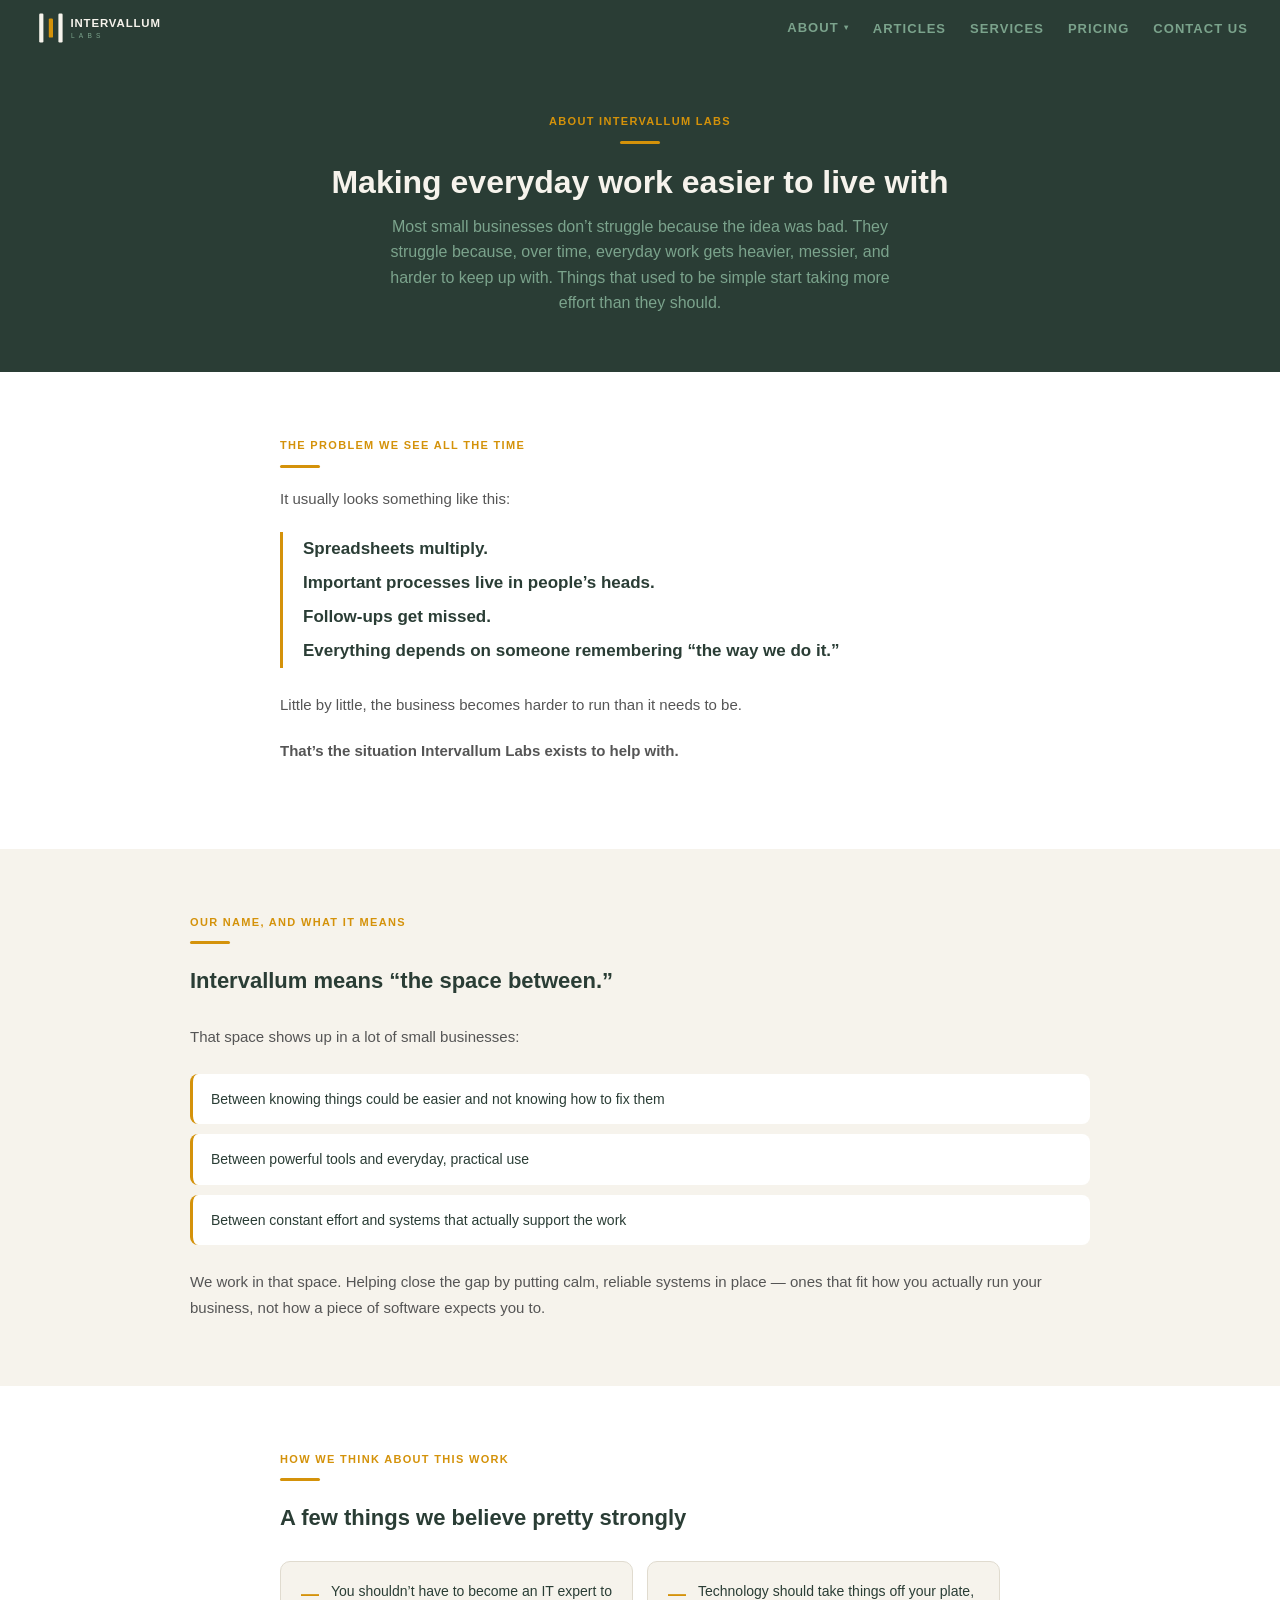
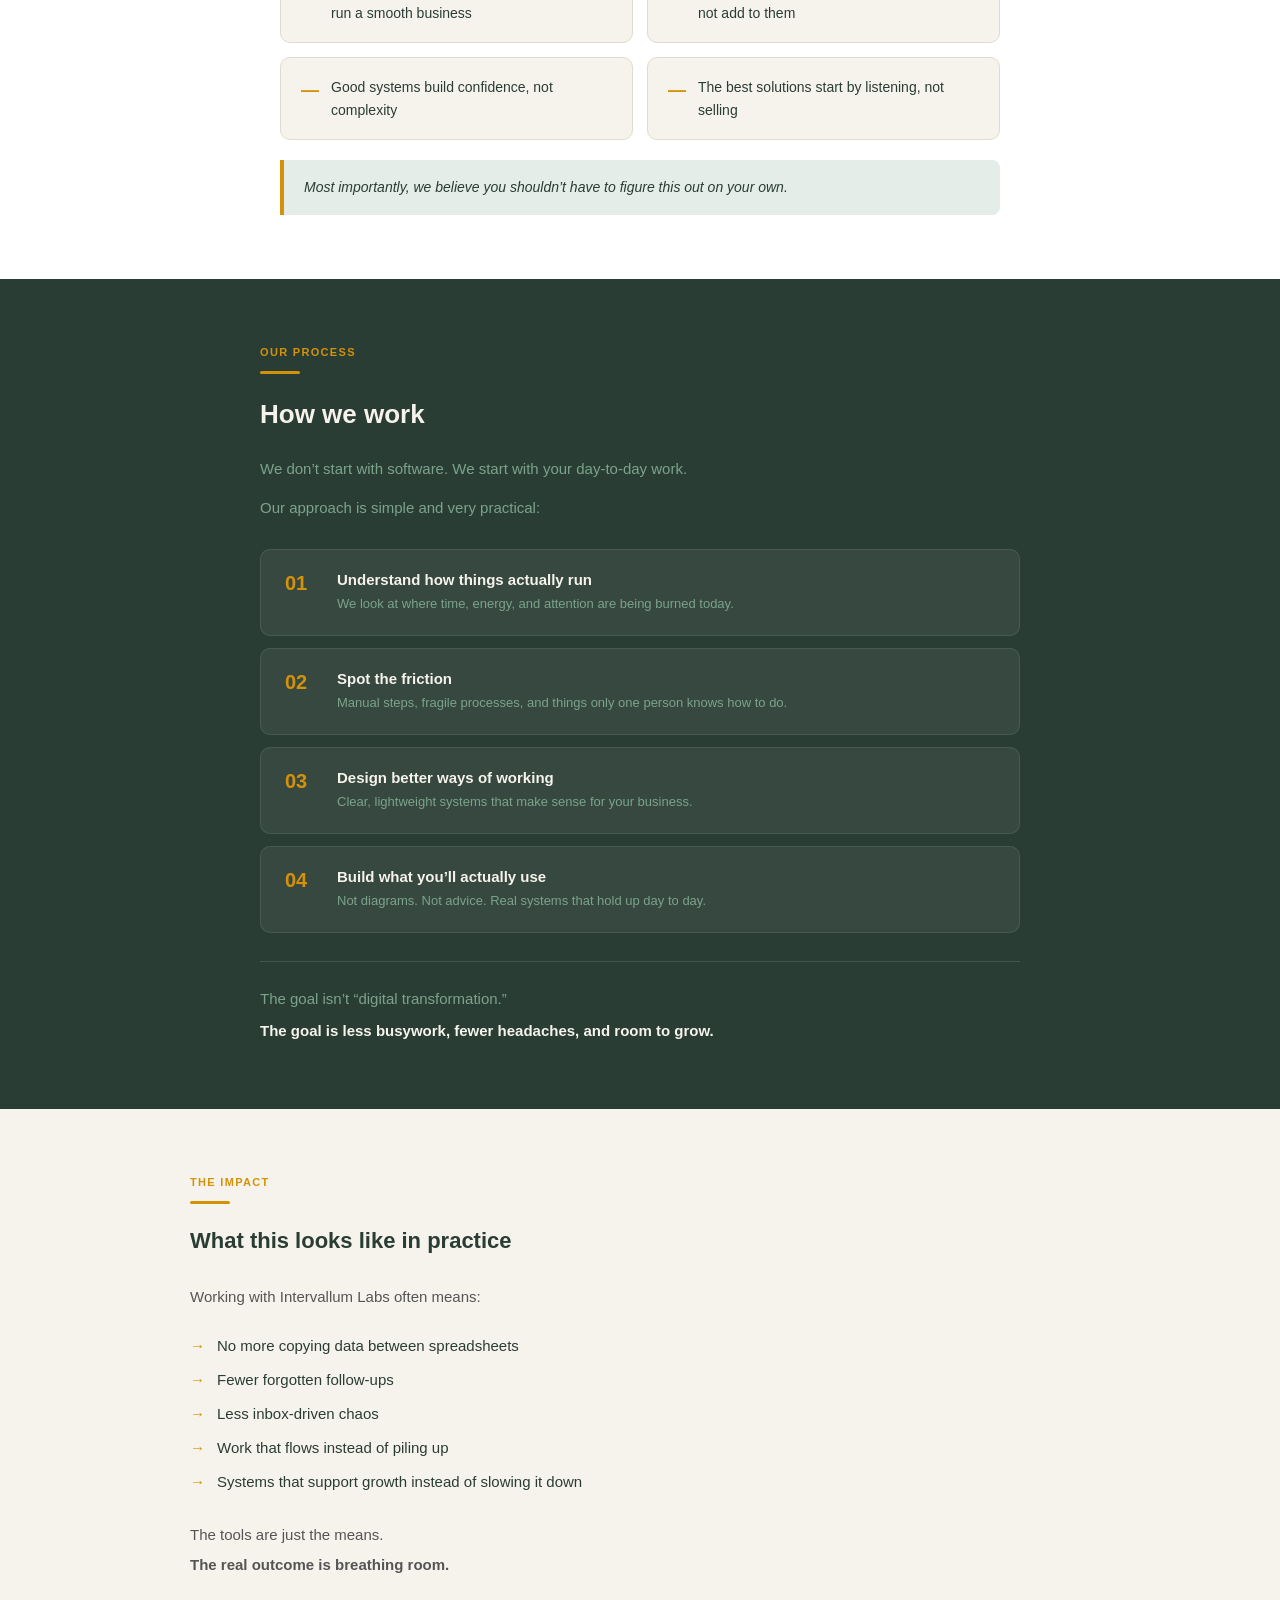
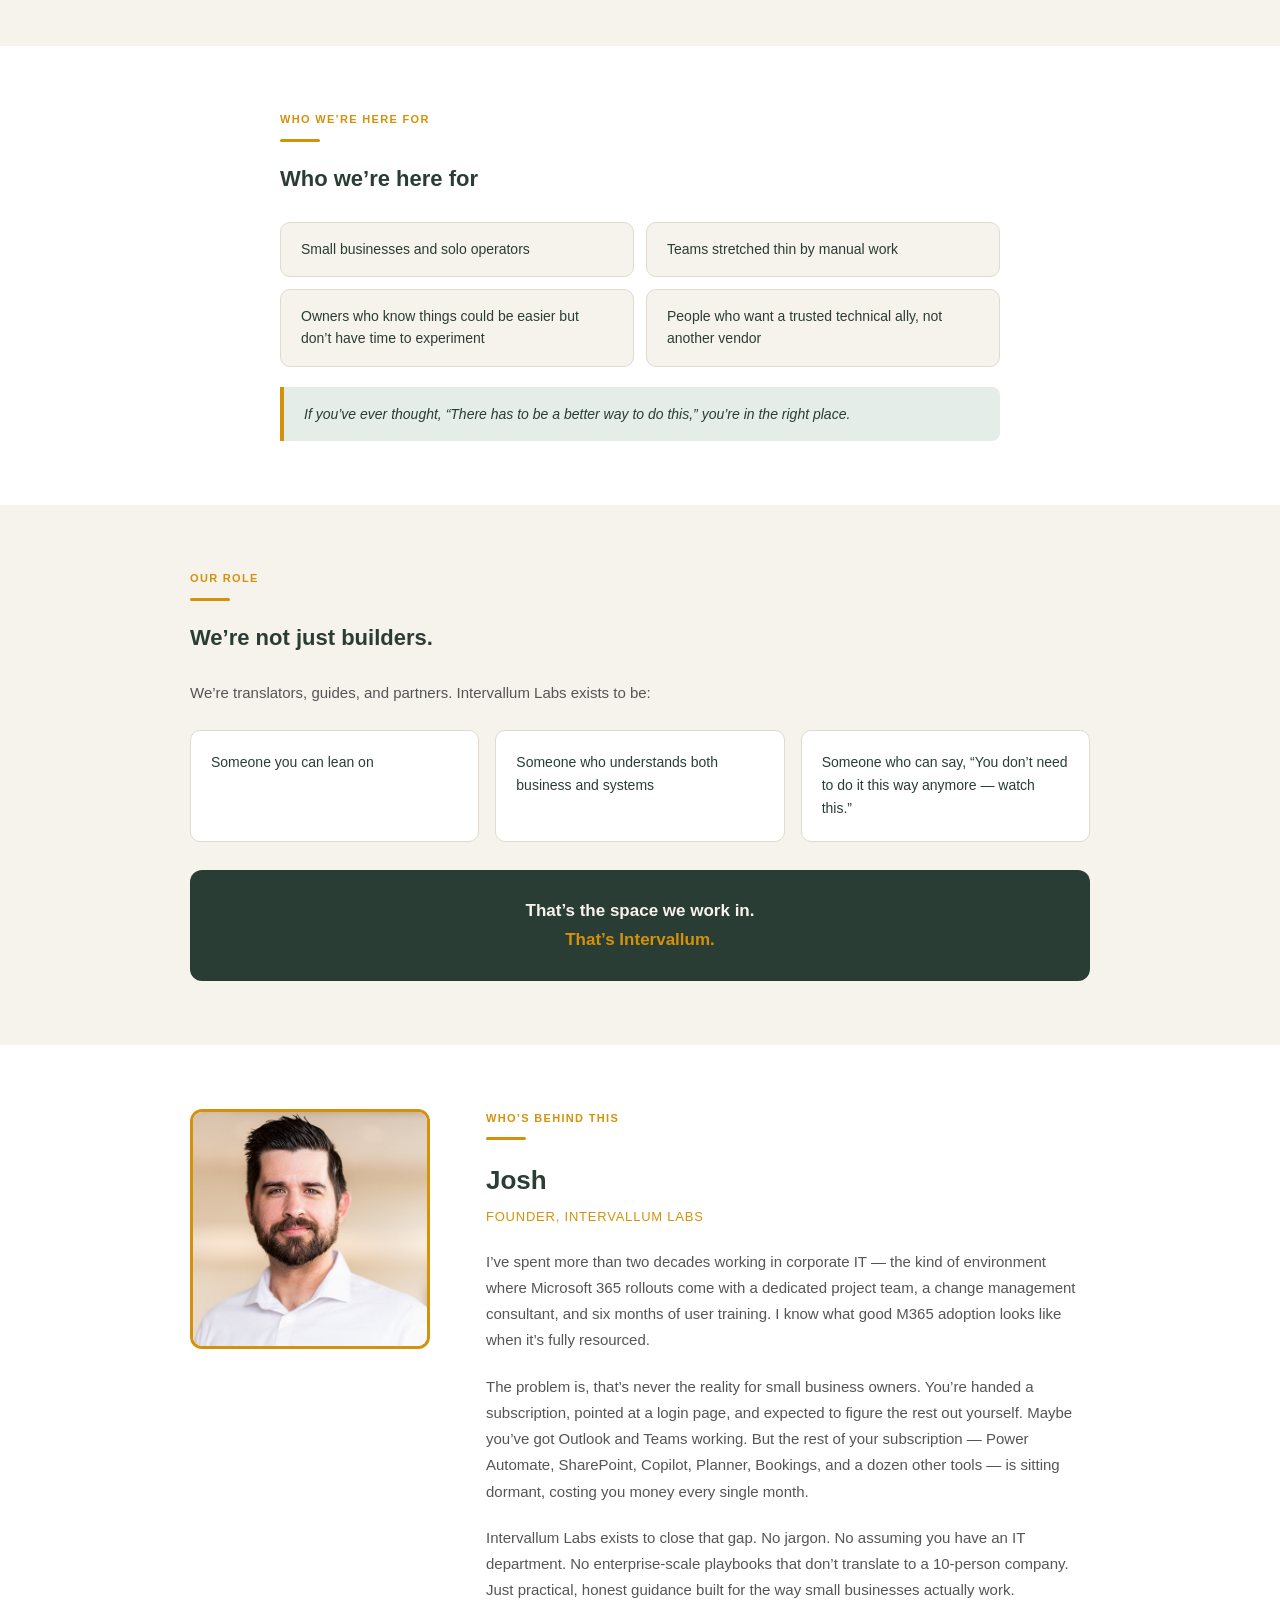
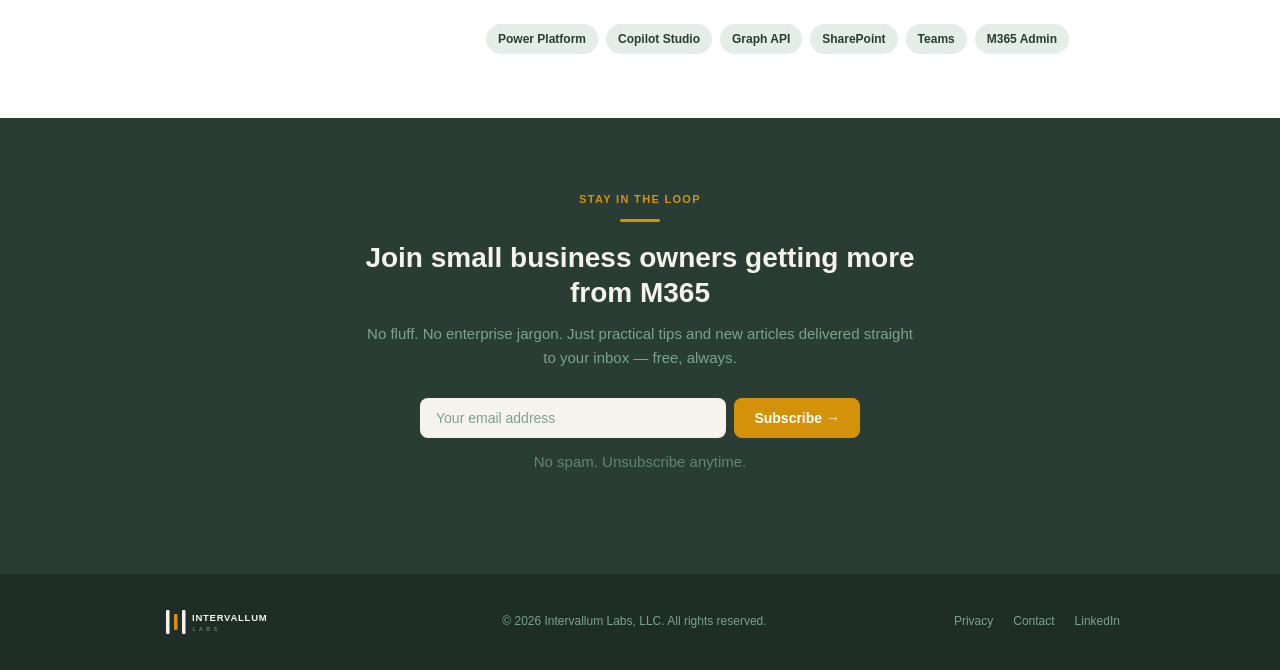
==== commit 6431c43e: "feat: update about.html with plain-language copy throughout Rewrites all eight content sections — he" ====
--- a/about.html
+++ b/about.html
@@ -12,7 +12,7 @@
 
   <!-- NAV -->
   <nav class="nav" role="navigation" aria-label="Main navigation">
-    <a href="index.html" class="nav-logo" aria-label="Intervallum Labs home">
+    <a href="home.html" class="nav-logo" aria-label="Intervallum Labs home">
       <svg viewBox="0 0 310 80" width="186" height="48" aria-hidden="true">
         <rect x="12" y="16" width="7" height="48" fill="#F6F3EC" rx="2"/>
         <rect x="28" y="24" width="7" height="32" fill="#D4920A" rx="2"/>
@@ -47,67 +47,69 @@
   <section class="page-hero">
     <span class="section-eyebrow">About Intervallum Labs</span>
     <div class="accent-line centered"></div>
-    <h1>Turning manual chaos into growth&#8209;ready clarity</h1>
-    <p>Most small businesses don&#8217;t fail because of bad ideas. They struggle because everyday work becomes heavier, messier, and harder to manage over time.</p>
+    <h1>Making everyday work easier to live with</h1>
+    <p>Most small businesses don&rsquo;t struggle because the idea was bad. They struggle because, over time, everyday work gets heavier, messier, and harder to keep up with. Things that used to be simple start taking more effort than they should.</p>
   </section>
 
   <!-- THE PROBLEM -->
   <section class="content-section">
     <div class="about-mission-inner">
-      <span class="section-eyebrow">The Problem</span>
-      <div class="accent-line"></div>
+      <span class="section-eyebrow">The Problem We See All The Time</span>
+      <div class="accent-line"></div>
+      <p>It usually looks something like this:</p>
       <ul class="about-punchy-list">
         <li>Spreadsheets multiply.</li>
-        <li>Processes live in people&#8217;s heads.</li>
-        <li>Important follow&#8209;ups get missed.</li>
+        <li>Important processes live in people&rsquo;s heads.</li>
+        <li>Follow&#8209;ups get missed.</li>
+        <li>Everything depends on someone remembering &ldquo;the way we do it.&rdquo;</li>
       </ul>
-      <p>And the business slowly becomes harder to run than it needs to be.</p>
-      <p class="about-mission-cta">Intervallum Labs exists to change that.</p>
+      <p>Little by little, the business becomes harder to run than it needs to be.</p>
+      <p class="about-mission-cta">That&rsquo;s the situation Intervallum Labs exists to help with.</p>
     </div>
   </section>
 
   <!-- THE SPACE BETWEEN -->
   <section class="about-expertise">
     <div class="about-expertise-inner">
-      <span class="section-eyebrow">Our Name, Our Purpose</span>
-      <div class="accent-line"></div>
-      <h2>We work in &#8220;the space between&#8221;</h2>
-      <p>Intervallum means &#8220;the space between.&#8221; For us, that space is where many small businesses get stuck:</p>
+      <span class="section-eyebrow">Our Name, And What It Means</span>
+      <div class="accent-line"></div>
+      <h2>Intervallum means &ldquo;the space between.&rdquo;</h2>
+      <p>That space shows up in a lot of small businesses:</p>
       <div class="about-gap-list">
-        <div class="about-gap-item">Between knowing work could be easier and not knowing how to fix it</div>
-        <div class="about-gap-item">Between powerful tools and practical, day&#8209;to&#8209;day use</div>
-        <div class="about-gap-item">Between constant effort and sustainable systems</div>
-      </div>
-      <p style="margin-top:24px;margin-bottom:0">We help close that gap by creating calm, reliable systems that fit how you actually work &#8212; not how a tool expects you to work.</p>
+        <div class="about-gap-item">Between knowing things could be easier and not knowing how to fix them</div>
+        <div class="about-gap-item">Between powerful tools and everyday, practical use</div>
+        <div class="about-gap-item">Between constant effort and systems that actually support the work</div>
+      </div>
+      <p style="margin-top:24px;margin-bottom:0">We work in that space. Helping close the gap by putting calm, reliable systems in place &mdash; ones that fit how you actually run your business, not how a piece of software expects you to.</p>
     </div>
   </section>
 
   <!-- WHAT WE BELIEVE -->
   <section class="content-section">
     <div class="about-mission-inner">
-      <span class="section-eyebrow">Our Philosophy</span>
-      <div class="accent-line"></div>
-      <h2>What we believe</h2>
+      <span class="section-eyebrow">How We Think About This Work</span>
+      <div class="accent-line"></div>
+      <h2>A few things we believe pretty strongly</h2>
       <div class="beliefs-grid">
         <div class="belief-item">
           <span class="belief-check">&#8212;</span>
-          <span>Small businesses shouldn&#8217;t have to become IT experts to run efficiently</span>
-        </div>
-        <div class="belief-item">
-          <span class="belief-check">&#8212;</span>
-          <span>Technology should reduce mental load, not add to it</span>
-        </div>
-        <div class="belief-item">
-          <span class="belief-check">&#8212;</span>
-          <span>Good systems create confidence, not complexity</span>
-        </div>
-        <div class="belief-item">
-          <span class="belief-check">&#8212;</span>
-          <span>The best solutions start with listening, not selling</span>
+          <span>You shouldn&rsquo;t have to become an IT expert to run a smooth business</span>
+        </div>
+        <div class="belief-item">
+          <span class="belief-check">&#8212;</span>
+          <span>Technology should take things off your plate, not add to them</span>
+        </div>
+        <div class="belief-item">
+          <span class="belief-check">&#8212;</span>
+          <span>Good systems build confidence, not complexity</span>
+        </div>
+        <div class="belief-item">
+          <span class="belief-check">&#8212;</span>
+          <span>The best solutions start by listening, not selling</span>
         </div>
       </div>
       <div class="about-callout">
-        <p>Most importantly, we believe you shouldn&#8217;t have to figure this out alone.</p>
+        <p>Most importantly, we believe you shouldn&rsquo;t have to figure this out on your own.</p>
       </div>
     </div>
   </section>
@@ -118,21 +120,21 @@
       <span class="section-eyebrow">Our Process</span>
       <div class="accent-line"></div>
       <h2>How we work</h2>
-      <p>We don&#8217;t start with software. We start with your work.</p>
-      <p>Our approach is simple and human:</p>
+      <p>We don&rsquo;t start with software. We start with your day&#8209;to&#8209;day work.</p>
+      <p>Our approach is simple and very practical:</p>
       <div class="process-steps">
         <div class="process-step">
           <span class="step-number">01</span>
           <div class="step-content">
-            <h4>Understand how you actually operate</h4>
-            <p>We look at where time, energy, and attention are being wasted today.</p>
+            <h4>Understand how things actually run</h4>
+            <p>We look at where time, energy, and attention are being burned today.</p>
           </div>
         </div>
         <div class="process-step">
           <span class="step-number">02</span>
           <div class="step-content">
-            <h4>Identify friction and repetition</h4>
-            <p>Manual steps, fragile processes, and things that &#8220;only one person knows how to do.&#8221;</p>
+            <h4>Spot the friction</h4>
+            <p>Manual steps, fragile processes, and things only one person knows how to do.</p>
           </div>
         </div>
         <div class="process-step">
@@ -145,14 +147,14 @@
         <div class="process-step">
           <span class="step-number">04</span>
           <div class="step-content">
-            <h4>Build and implement for real</h4>
-            <p>Not diagrams. Not advice. Systems that actually get used.</p>
+            <h4>Build what you&rsquo;ll actually use</h4>
+            <p>Not diagrams. Not advice. Real systems that hold up day to day.</p>
           </div>
         </div>
       </div>
       <div class="process-closing">
-        <p>The goal isn&#8217;t &#8220;digital transformation.&#8221;</p>
-        <p>The goal is less busywork, more clarity, and room to grow.</p>
+        <p>The goal isn&rsquo;t &ldquo;digital transformation.&rdquo;</p>
+        <p>The goal is less busywork, fewer headaches, and room to grow.</p>
       </div>
     </div>
   </section>
@@ -166,14 +168,14 @@
       <p>Working with Intervallum Labs often means:</p>
       <ul class="outcome-list">
         <li>No more copying data between spreadsheets</li>
-        <li>No more forgotten follow&#8209;ups</li>
-        <li>Fewer inbox&#8209;driven days</li>
-        <li>Work that flows instead of piles up</li>
+        <li>Fewer forgotten follow&#8209;ups</li>
+        <li>Less inbox&#8209;driven chaos</li>
+        <li>Work that flows instead of piling up</li>
         <li>Systems that support growth instead of slowing it down</li>
       </ul>
       <div class="about-practice-closing">
         <p>The tools are just the means.</p>
-        <p class="practice-highlight">The outcome is breathing room.</p>
+        <p class="practice-highlight">The real outcome is breathing room.</p>
       </div>
     </div>
   </section>
@@ -181,17 +183,17 @@
   <!-- WHO WE'RE FOR -->
   <section class="content-section">
     <div class="about-mission-inner">
-      <span class="section-eyebrow">Who We Serve</span>
-      <div class="accent-line"></div>
-      <h2>Who we&#8217;re for</h2>
+      <span class="section-eyebrow">Who We&rsquo;re Here For</span>
+      <div class="accent-line"></div>
+      <h2>Who we&rsquo;re here for</h2>
       <div class="audience-grid">
         <div class="audience-item">Small businesses and solo operators</div>
-        <div class="audience-item">Teams who feel stretched by manual work</div>
-        <div class="audience-item">Owners who know things could be easier but don&#8217;t have time to experiment</div>
+        <div class="audience-item">Teams stretched thin by manual work</div>
+        <div class="audience-item">Owners who know things could be easier but don&rsquo;t have time to experiment</div>
         <div class="audience-item">People who want a trusted technical ally, not another vendor</div>
       </div>
       <div class="about-callout">
-        <p>If you&#8217;ve ever thought &#8220;there has to be a better way to do this&#8221; &#8212; you&#8217;re in the right place.</p>
+        <p>If you&rsquo;ve ever thought, &ldquo;There has to be a better way to do this,&rdquo; you&rsquo;re in the right place.</p>
       </div>
     </div>
   </section>
@@ -201,8 +203,8 @@
     <div class="about-expertise-inner">
       <span class="section-eyebrow">Our Role</span>
       <div class="accent-line"></div>
-      <h2>We&#8217;re not just builders</h2>
-      <p>We&#8217;re translators, guides, and partners. Intervallum Labs exists to be:</p>
+      <h2>We&rsquo;re not just builders.</h2>
+      <p>We&rsquo;re translators, guides, and partners. Intervallum Labs exists to be:</p>
       <div class="role-items">
         <div class="role-item">
           <p>Someone you can lean on</p>
@@ -211,12 +213,12 @@
           <p>Someone who understands both business and systems</p>
         </div>
         <div class="role-item">
-          <p>Someone who can say, &#8220;You don&#8217;t need to do it this way anymore &#8212; watch this.&#8221;</p>
+          <p>Someone who can say, &ldquo;You don&rsquo;t need to do it this way anymore &mdash; watch this.&rdquo;</p>
         </div>
       </div>
       <div class="about-closing-quote">
-        <p>That&#8217;s the space we work in.</p>
-        <p>That&#8217;s Intervallum.</p>
+        <p>That&rsquo;s the space we work in.</p>
+        <p>That&rsquo;s Intervallum.</p>
       </div>
     </div>
   </section>
@@ -271,7 +273,7 @@
   <!-- FOOTER -->
   <footer class="footer">
     <div class="footer-inner">
-      <a href="index.html" class="nav-logo" aria-label="Intervallum Labs home">
+      <a href="home.html" class="nav-logo" aria-label="Intervallum Labs home">
         <svg viewBox="0 0 310 80" width="155" height="40" aria-hidden="true">
           <rect x="12" y="16" width="7" height="48" fill="#F6F3EC" rx="2"/>
           <rect x="28" y="24" width="7" height="32" fill="#D4920A" rx="2"/>
--- a/css/styles.css
+++ b/css/styles.css
@@ -2117,7 +2117,17 @@
   height: auto;
   max-width: 100%;
   display: block;
-  margin: 0 auto 20px;
+  margin: 0 auto -32px;
+}
+
+.hero-location {
+  text-align: center;
+  font-size: 1rem;
+  font-weight: 700;
+  text-transform: uppercase;
+  letter-spacing: 0.12em;
+  color: var(--honey);
+  margin-bottom: 48px;
 }
 
 .hero-centered h1 {
@@ -2125,6 +2135,7 @@
   font-weight: 700;
   color: var(--ivory);
   line-height: 1.15;
+  margin-top: 48px;
   margin-bottom: 28px;
 }
 
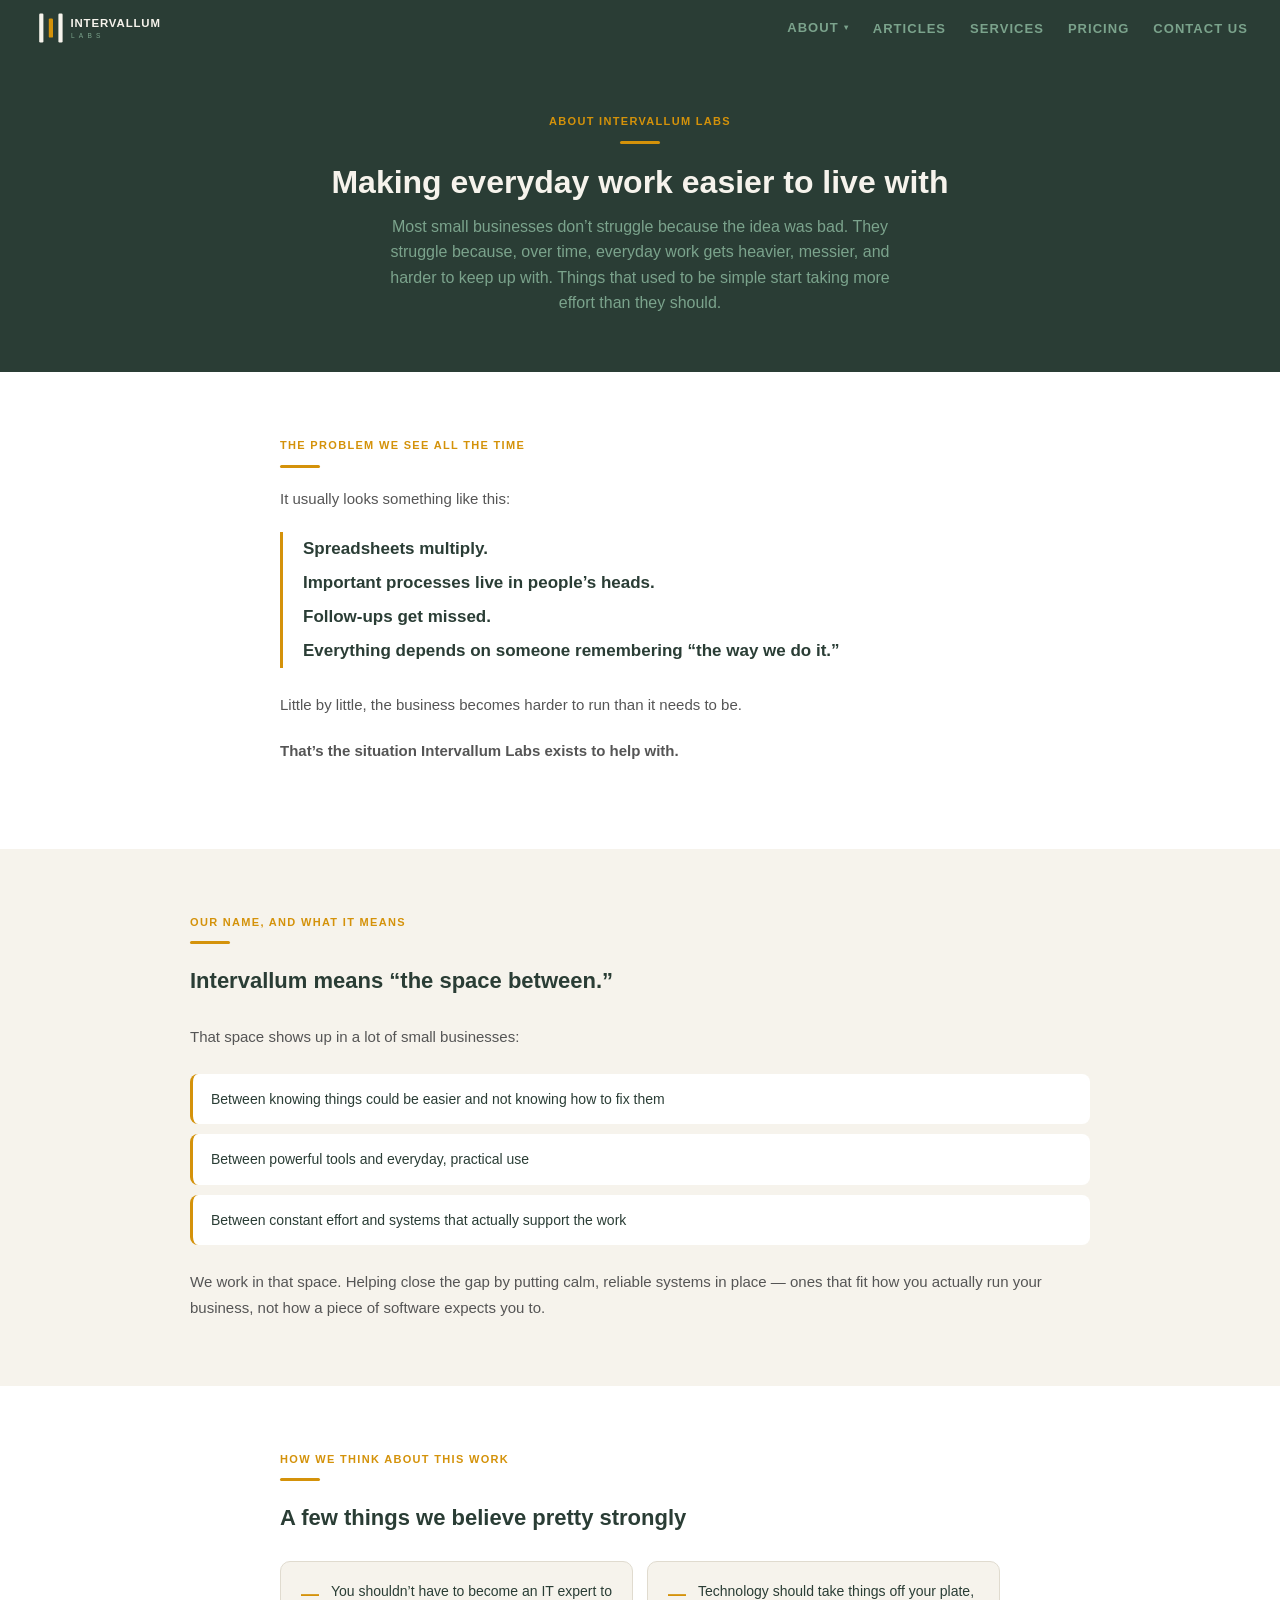
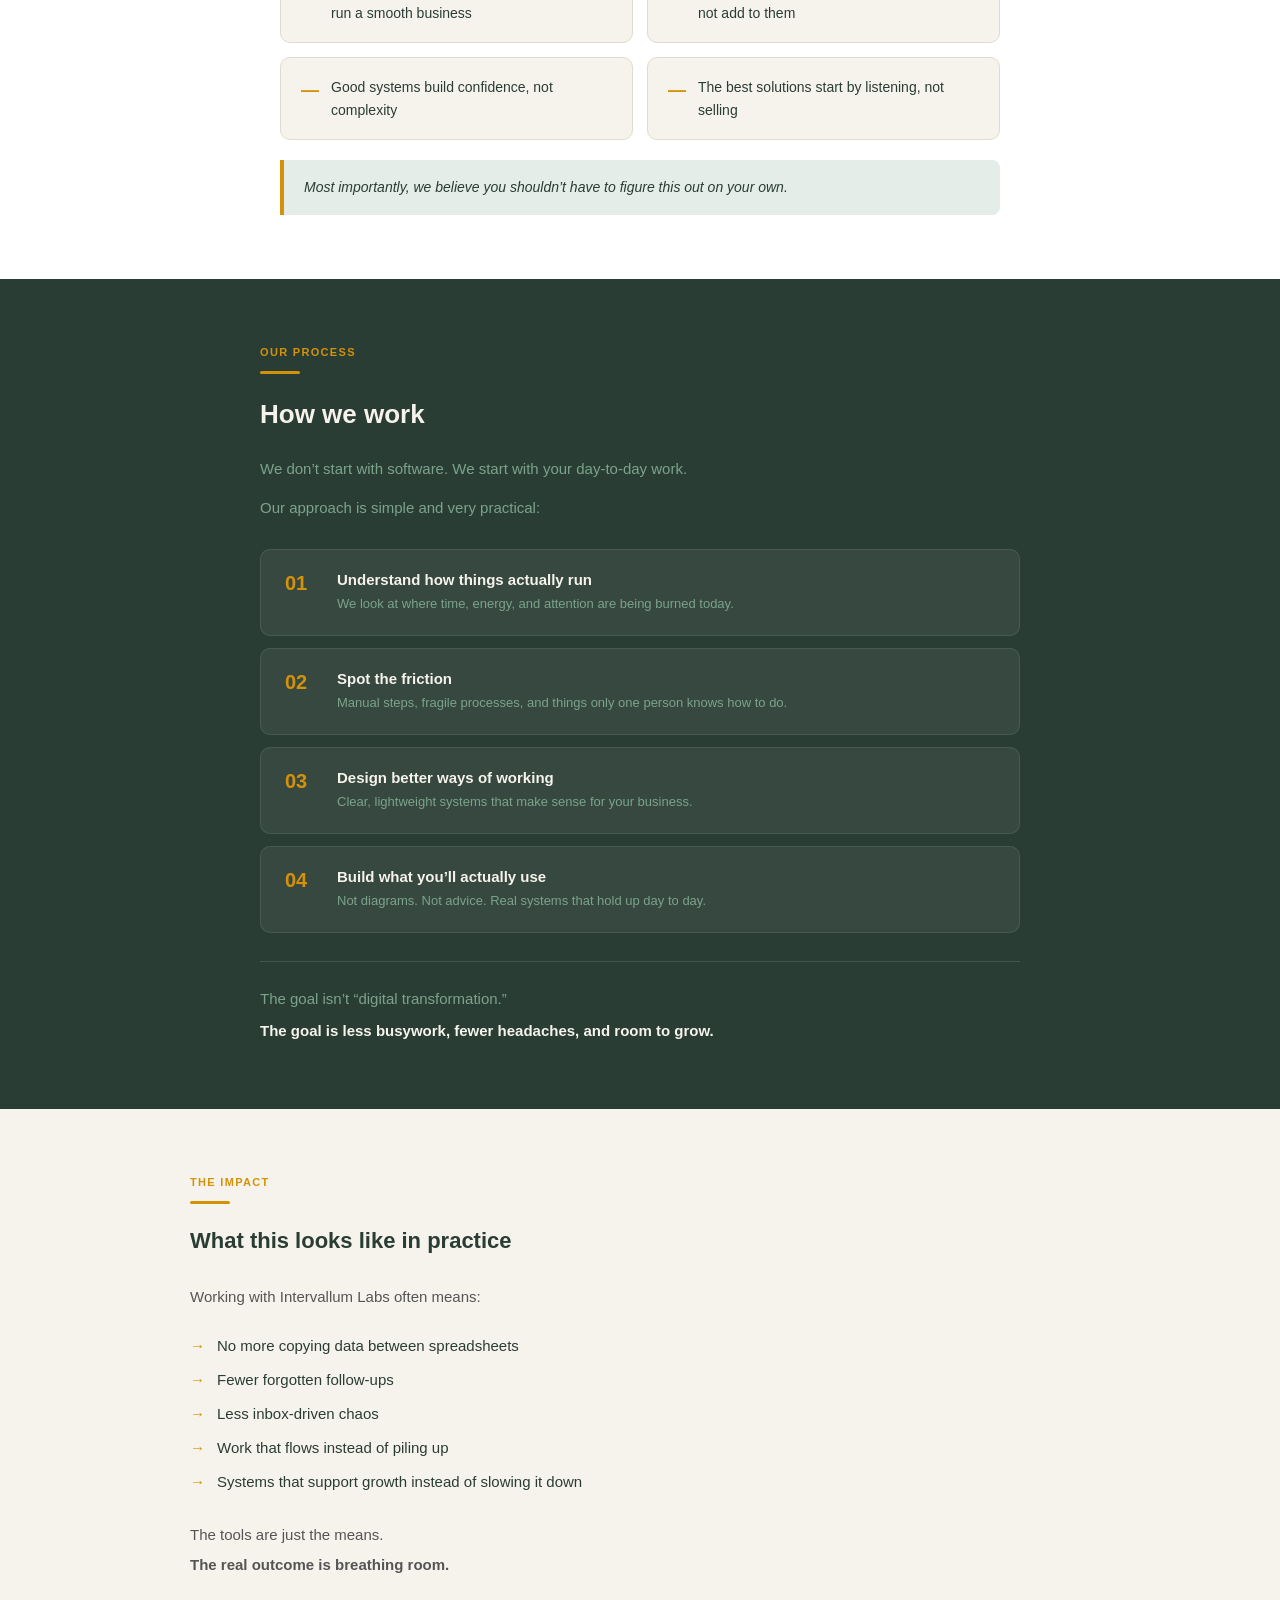
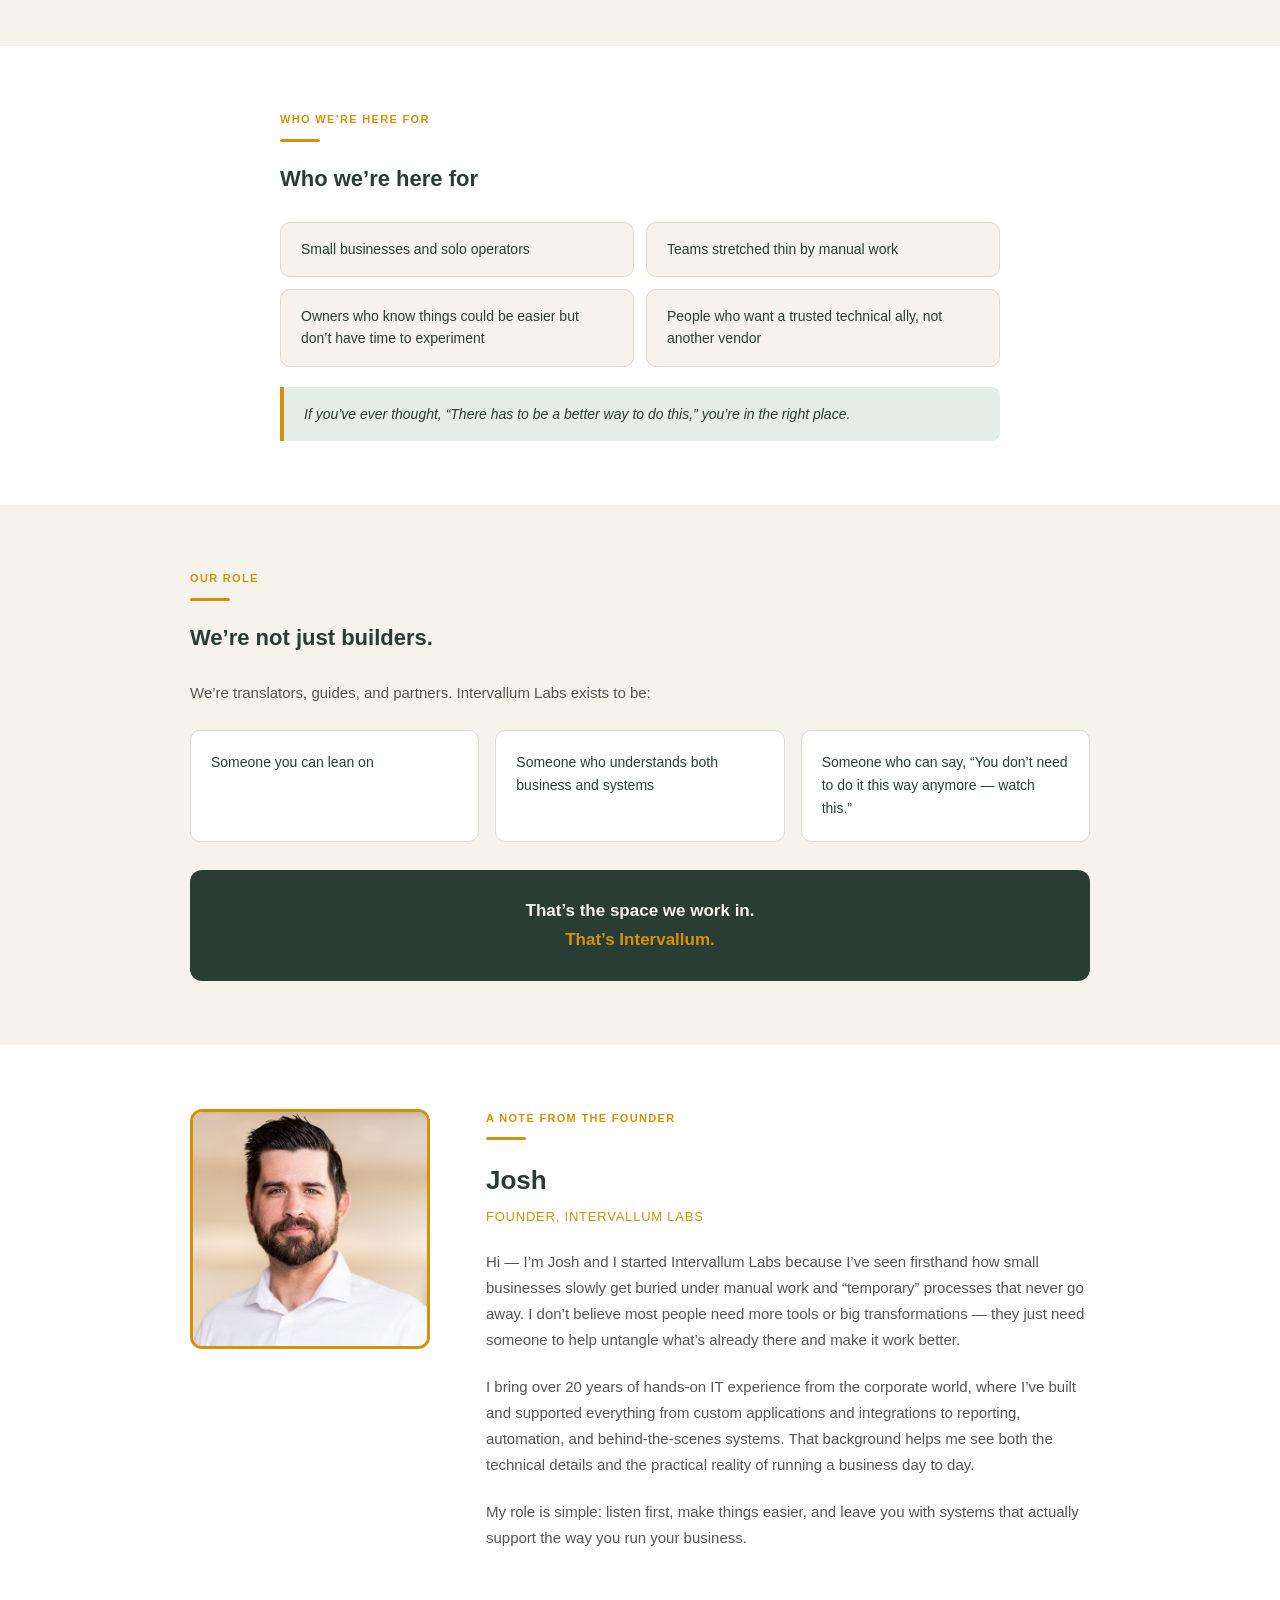
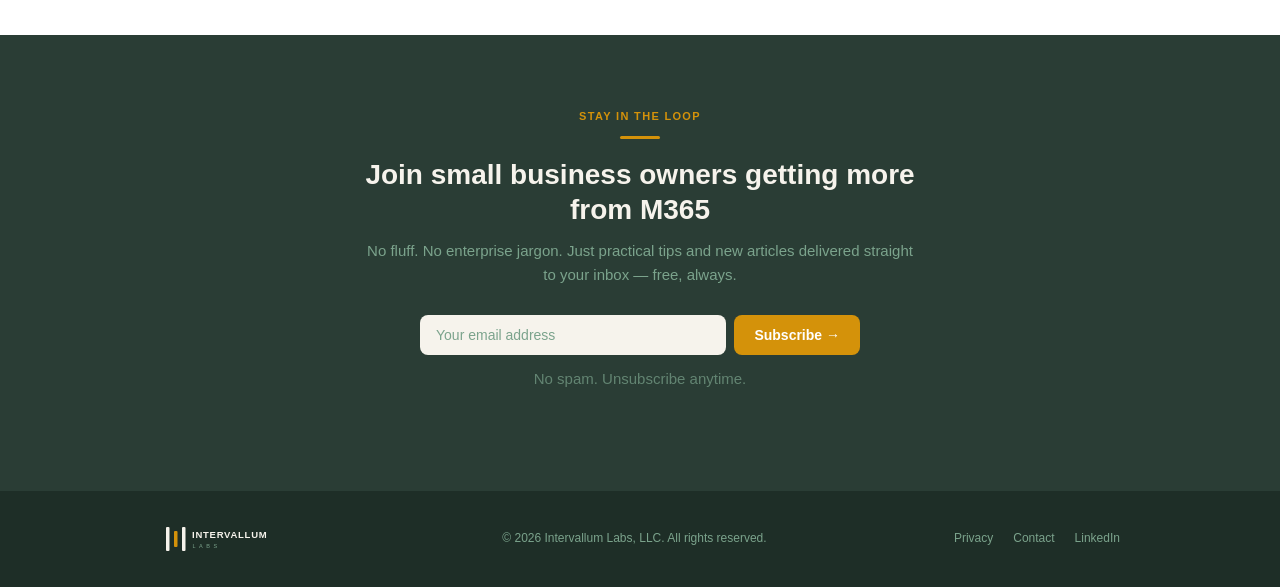
==== commit de3b5f37: "feat: update founder bio with plain-language copy Rewrites the Who's Behind This section with new fi" ====
--- a/about.html
+++ b/about.html
@@ -236,21 +236,13 @@
         <div class="photo-placeholder" style="display:none" aria-hidden="true">J</div>
       </div>
       <div class="about-full-text">
-        <span class="section-eyebrow">Who&#8217;s Behind This</span>
+        <span class="section-eyebrow">A Note From The Founder</span>
         <div class="accent-line"></div>
         <p class="about-name">Josh</p>
         <p class="about-role">Founder, Intervallum Labs</p>
-        <p>I&#8217;ve spent more than two decades working in corporate IT &#8212; the kind of environment where Microsoft 365 rollouts come with a dedicated project team, a change management consultant, and six months of user training. I know what good M365 adoption looks like when it&#8217;s fully resourced.</p>
-        <p>The problem is, that&#8217;s never the reality for small business owners. You&#8217;re handed a subscription, pointed at a login page, and expected to figure the rest out yourself. Maybe you&#8217;ve got Outlook and Teams working. But the rest of your subscription &#8212; Power Automate, SharePoint, Copilot, Planner, Bookings, and a dozen other tools &#8212; is sitting dormant, costing you money every single month.</p>
-        <p>Intervallum Labs exists to close that gap. No jargon. No assuming you have an IT department. No enterprise-scale playbooks that don&#8217;t translate to a 10-person company. Just practical, honest guidance built for the way small businesses actually work.</p>
-        <div class="tags">
-          <span class="tag">Power Platform</span>
-          <span class="tag">Copilot Studio</span>
-          <span class="tag">Graph API</span>
-          <span class="tag">SharePoint</span>
-          <span class="tag">Teams</span>
-          <span class="tag">M365 Admin</span>
-        </div>
+        <p>Hi &mdash; I&rsquo;m Josh and I started Intervallum Labs because I&rsquo;ve seen firsthand how small businesses slowly get buried under manual work and &ldquo;temporary&rdquo; processes that never go away. I don&rsquo;t believe most people need more tools or big transformations &mdash; they just need someone to help untangle what&rsquo;s already there and make it work better.</p>
+        <p>I bring over 20 years of hands&#8209;on IT experience from the corporate world, where I&rsquo;ve built and supported everything from custom applications and integrations to reporting, automation, and behind&#8209;the&#8209;scenes systems. That background helps me see both the technical details and the practical reality of running a business day to day.</p>
+        <p>My role is simple: listen first, make things easier, and leave you with systems that actually support the way you run your business.</p>
       </div>
     </div>
   </section>
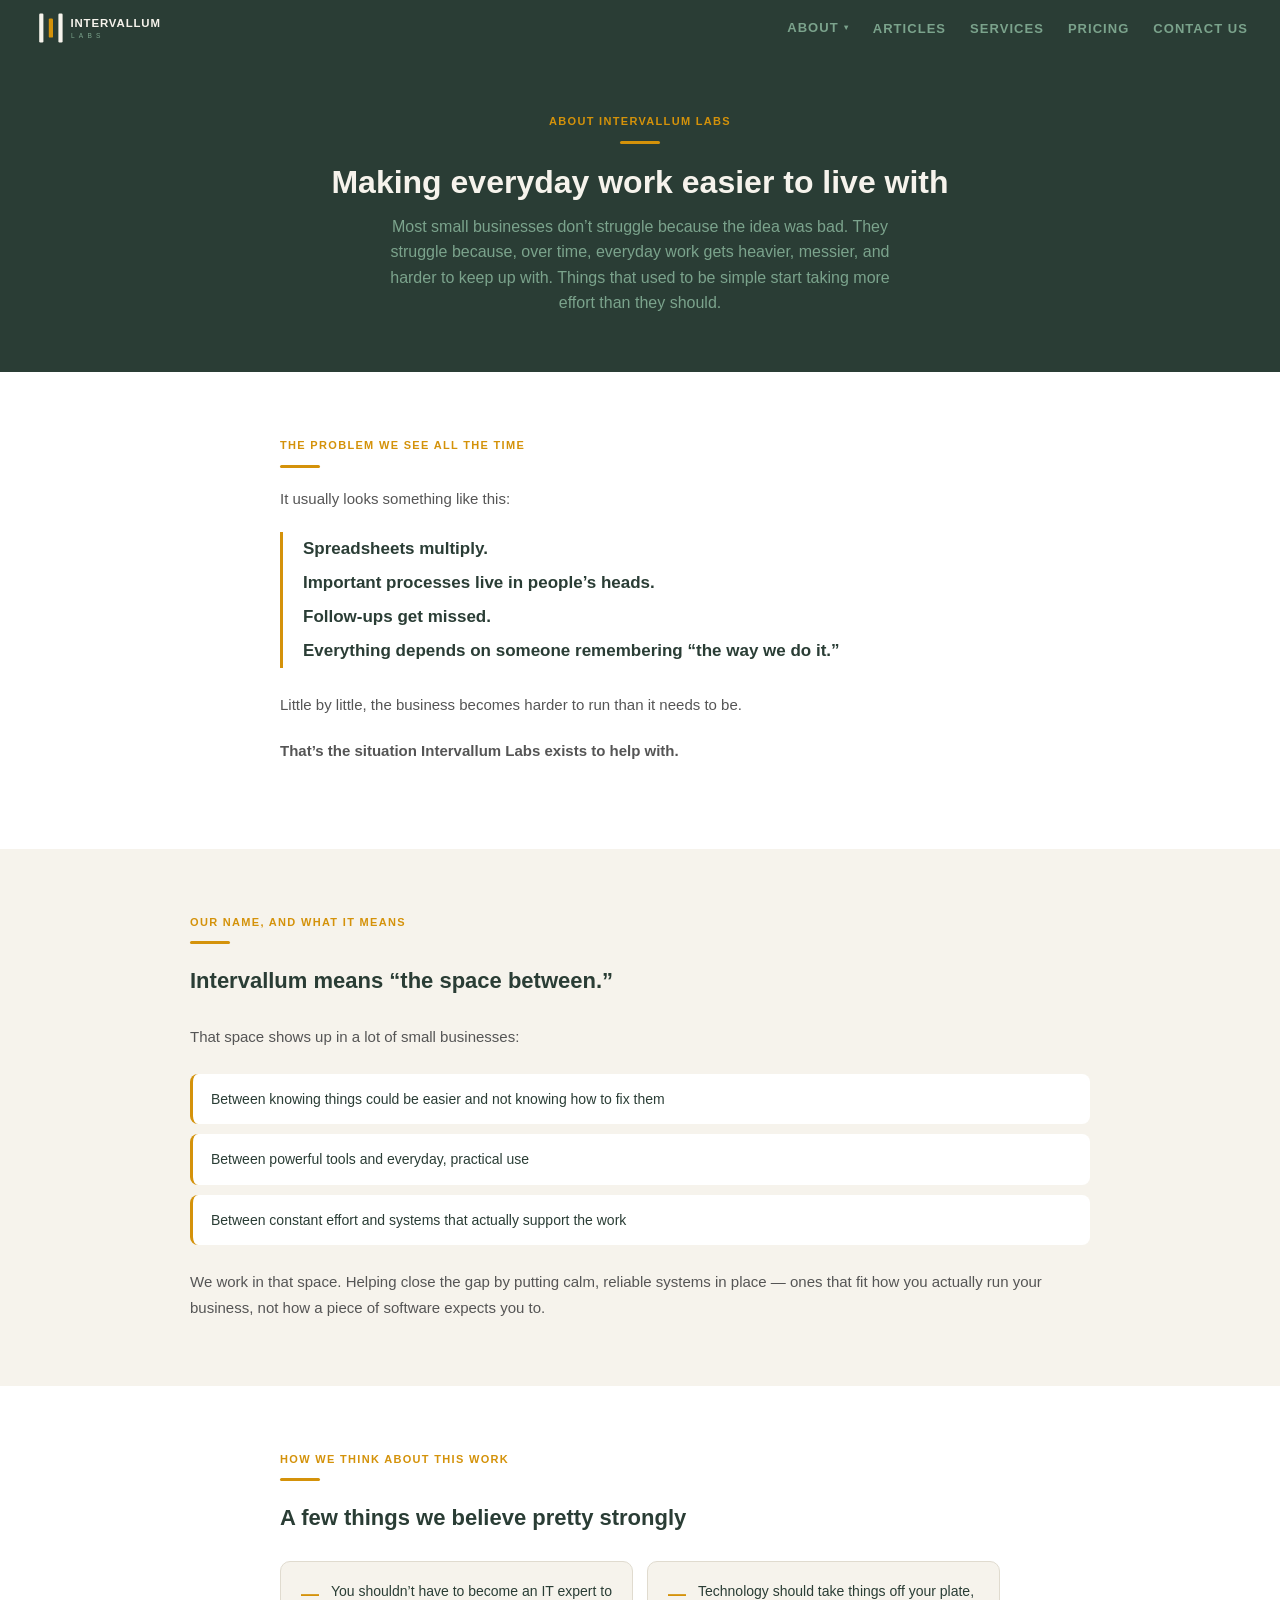
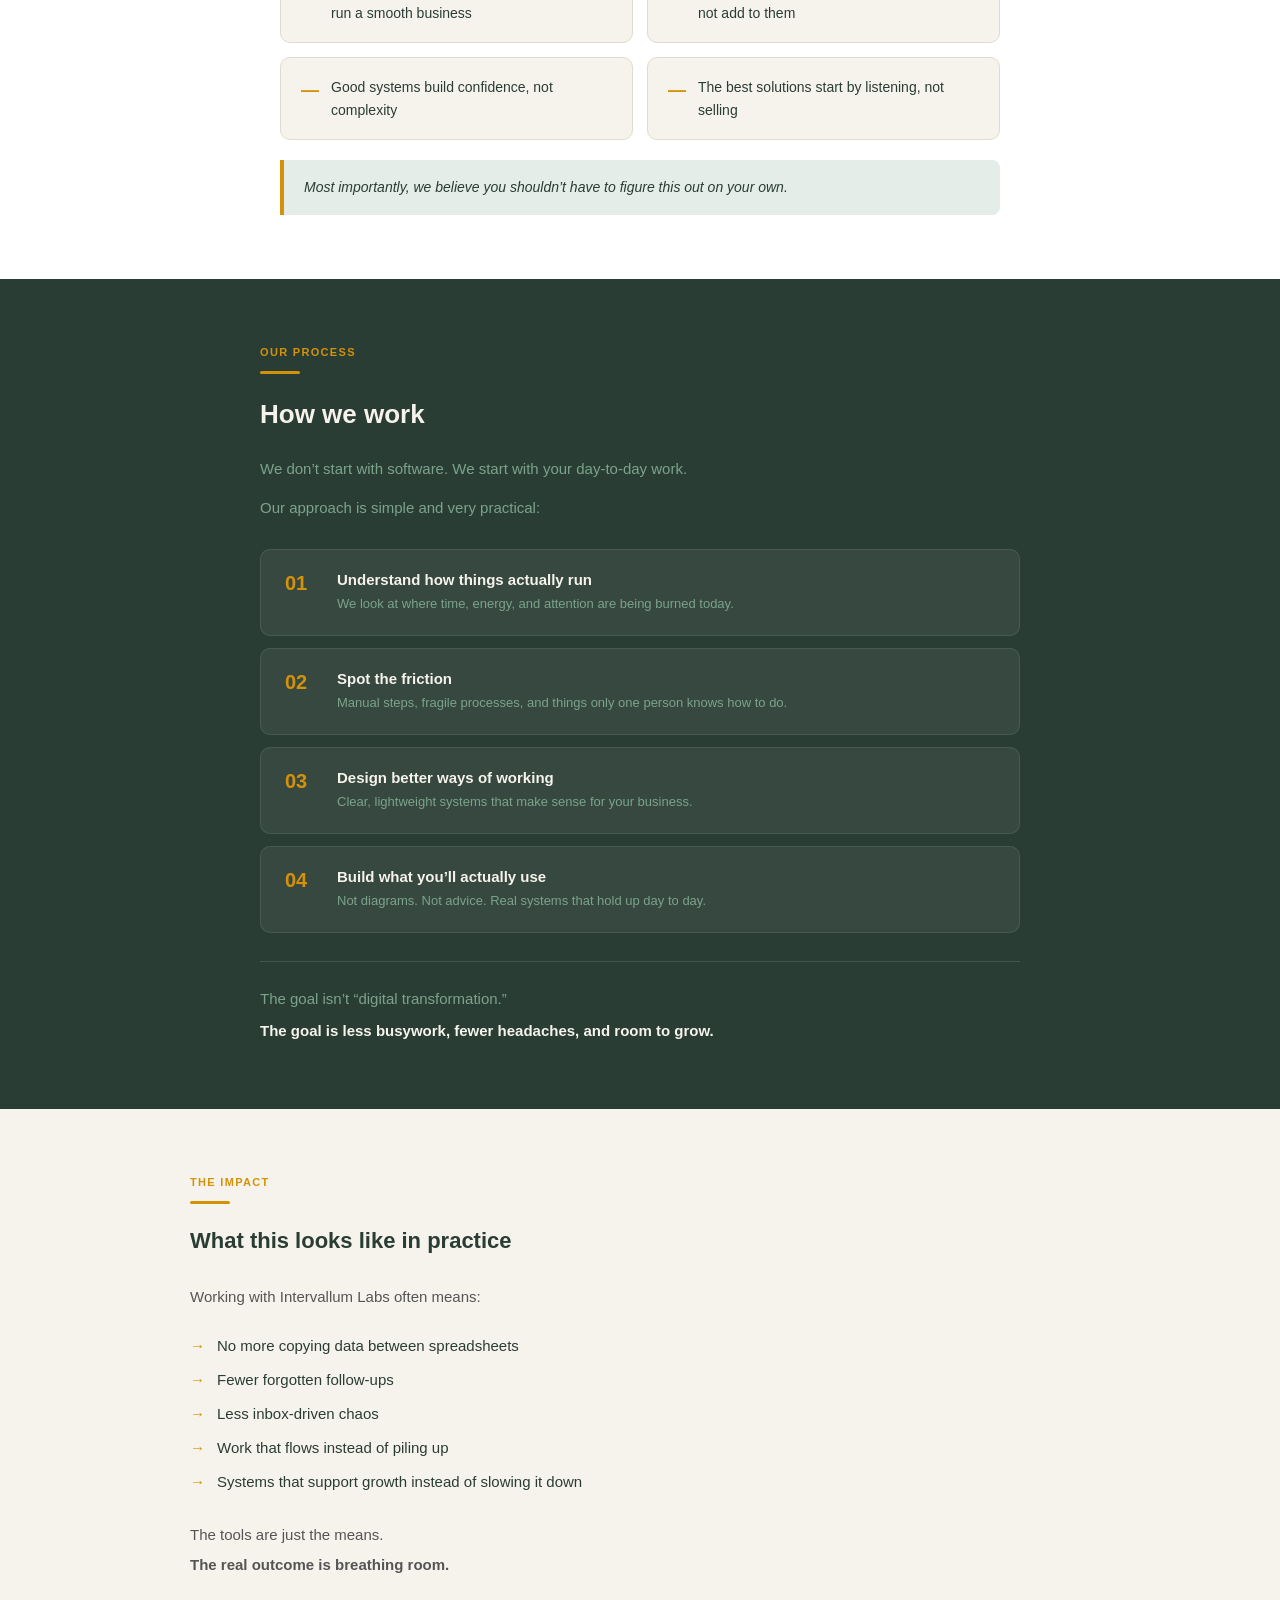
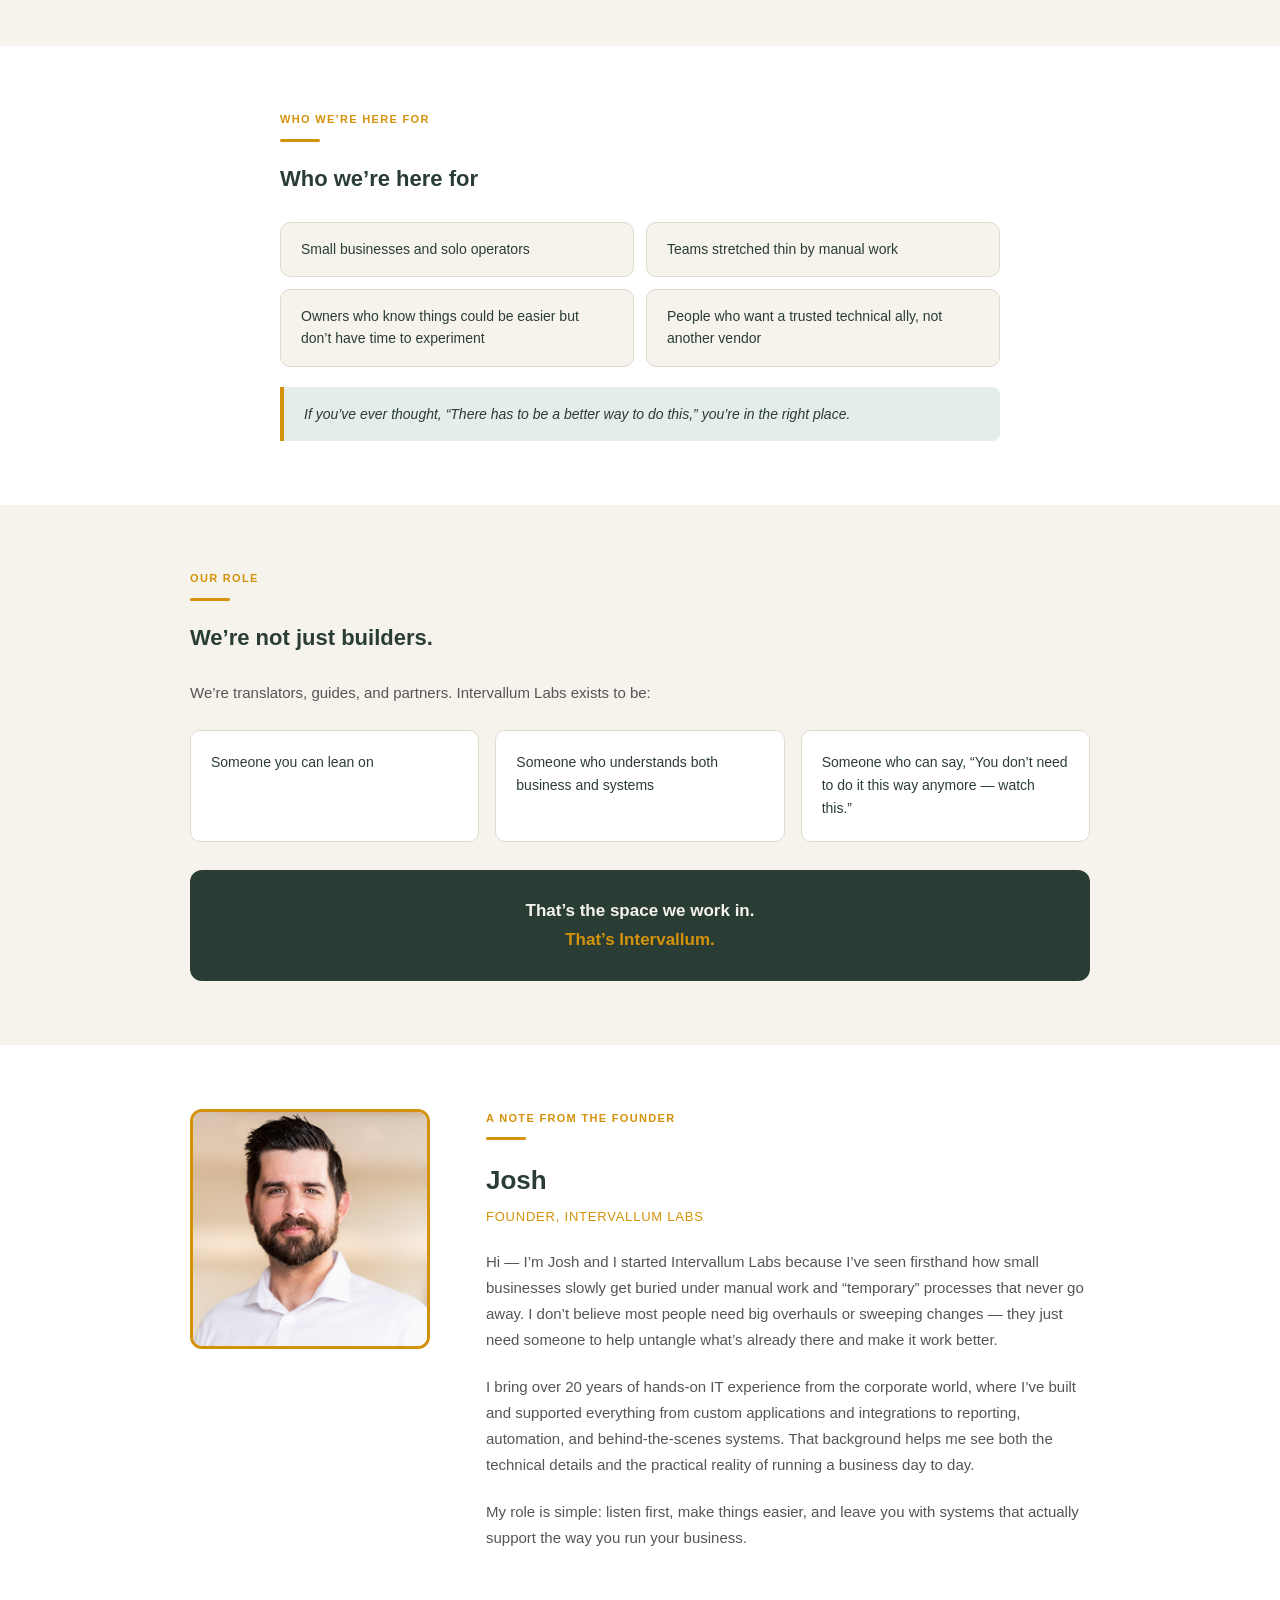
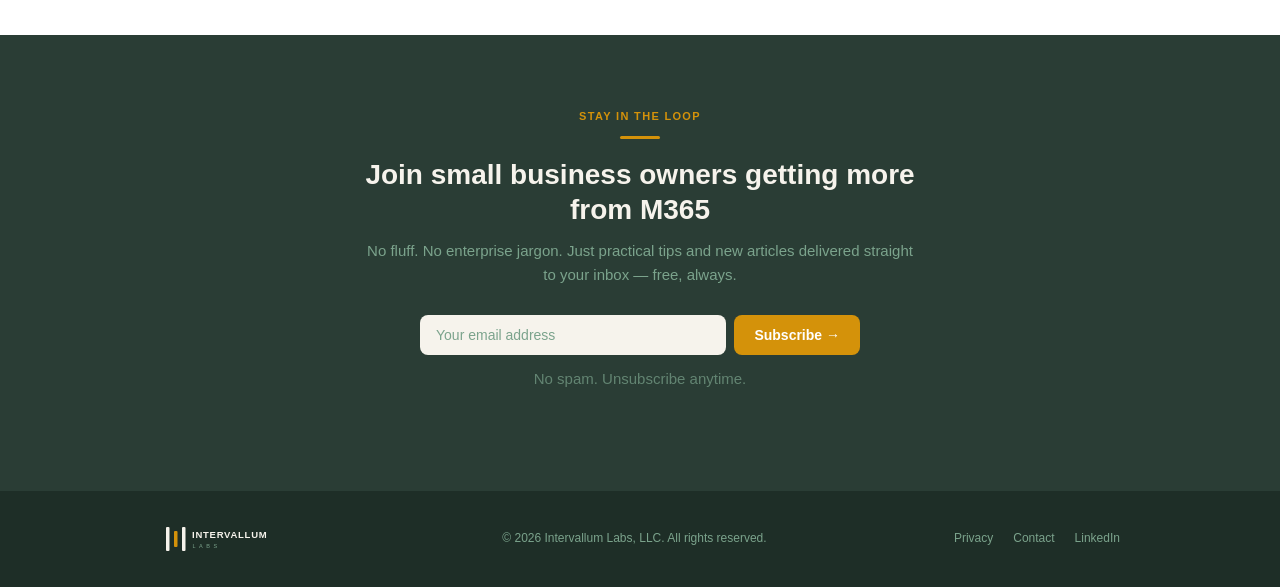
==== commit a125dcfa: "fix: update founder bio wording in opening paragraph Co-Authored-By: Claude Sonnet 4.6 <noreply@anth" ====
--- a/about.html
+++ b/about.html
@@ -240,7 +240,7 @@
         <div class="accent-line"></div>
         <p class="about-name">Josh</p>
         <p class="about-role">Founder, Intervallum Labs</p>
-        <p>Hi &mdash; I&rsquo;m Josh and I started Intervallum Labs because I&rsquo;ve seen firsthand how small businesses slowly get buried under manual work and &ldquo;temporary&rdquo; processes that never go away. I don&rsquo;t believe most people need more tools or big transformations &mdash; they just need someone to help untangle what&rsquo;s already there and make it work better.</p>
+        <p>Hi &mdash; I&rsquo;m Josh and I started Intervallum Labs because I&rsquo;ve seen firsthand how small businesses slowly get buried under manual work and &ldquo;temporary&rdquo; processes that never go away. I don&rsquo;t believe most people need big overhauls or sweeping changes &mdash; they just need someone to help untangle what&rsquo;s already there and make it work better.</p>
         <p>I bring over 20 years of hands&#8209;on IT experience from the corporate world, where I&rsquo;ve built and supported everything from custom applications and integrations to reporting, automation, and behind&#8209;the&#8209;scenes systems. That background helps me see both the technical details and the practical reality of running a business day to day.</p>
         <p>My role is simple: listen first, make things easier, and leave you with systems that actually support the way you run your business.</p>
       </div>
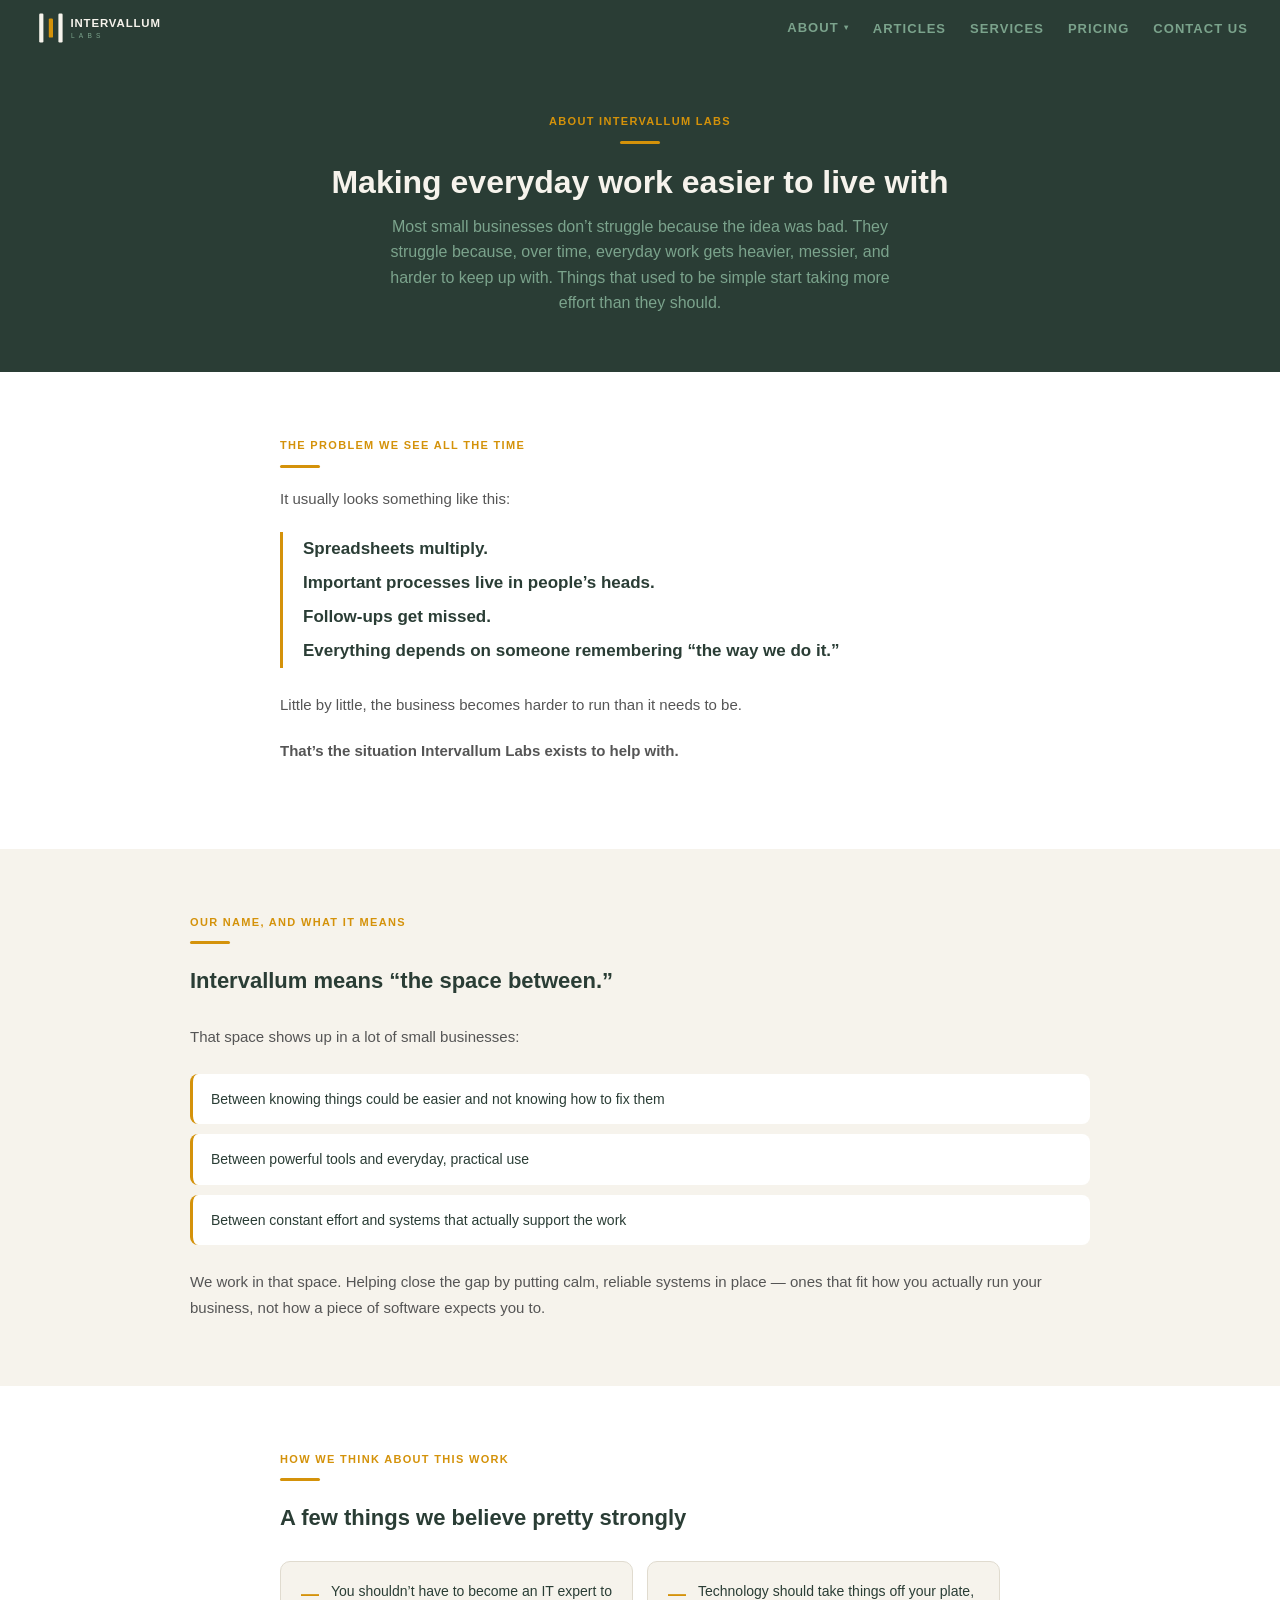
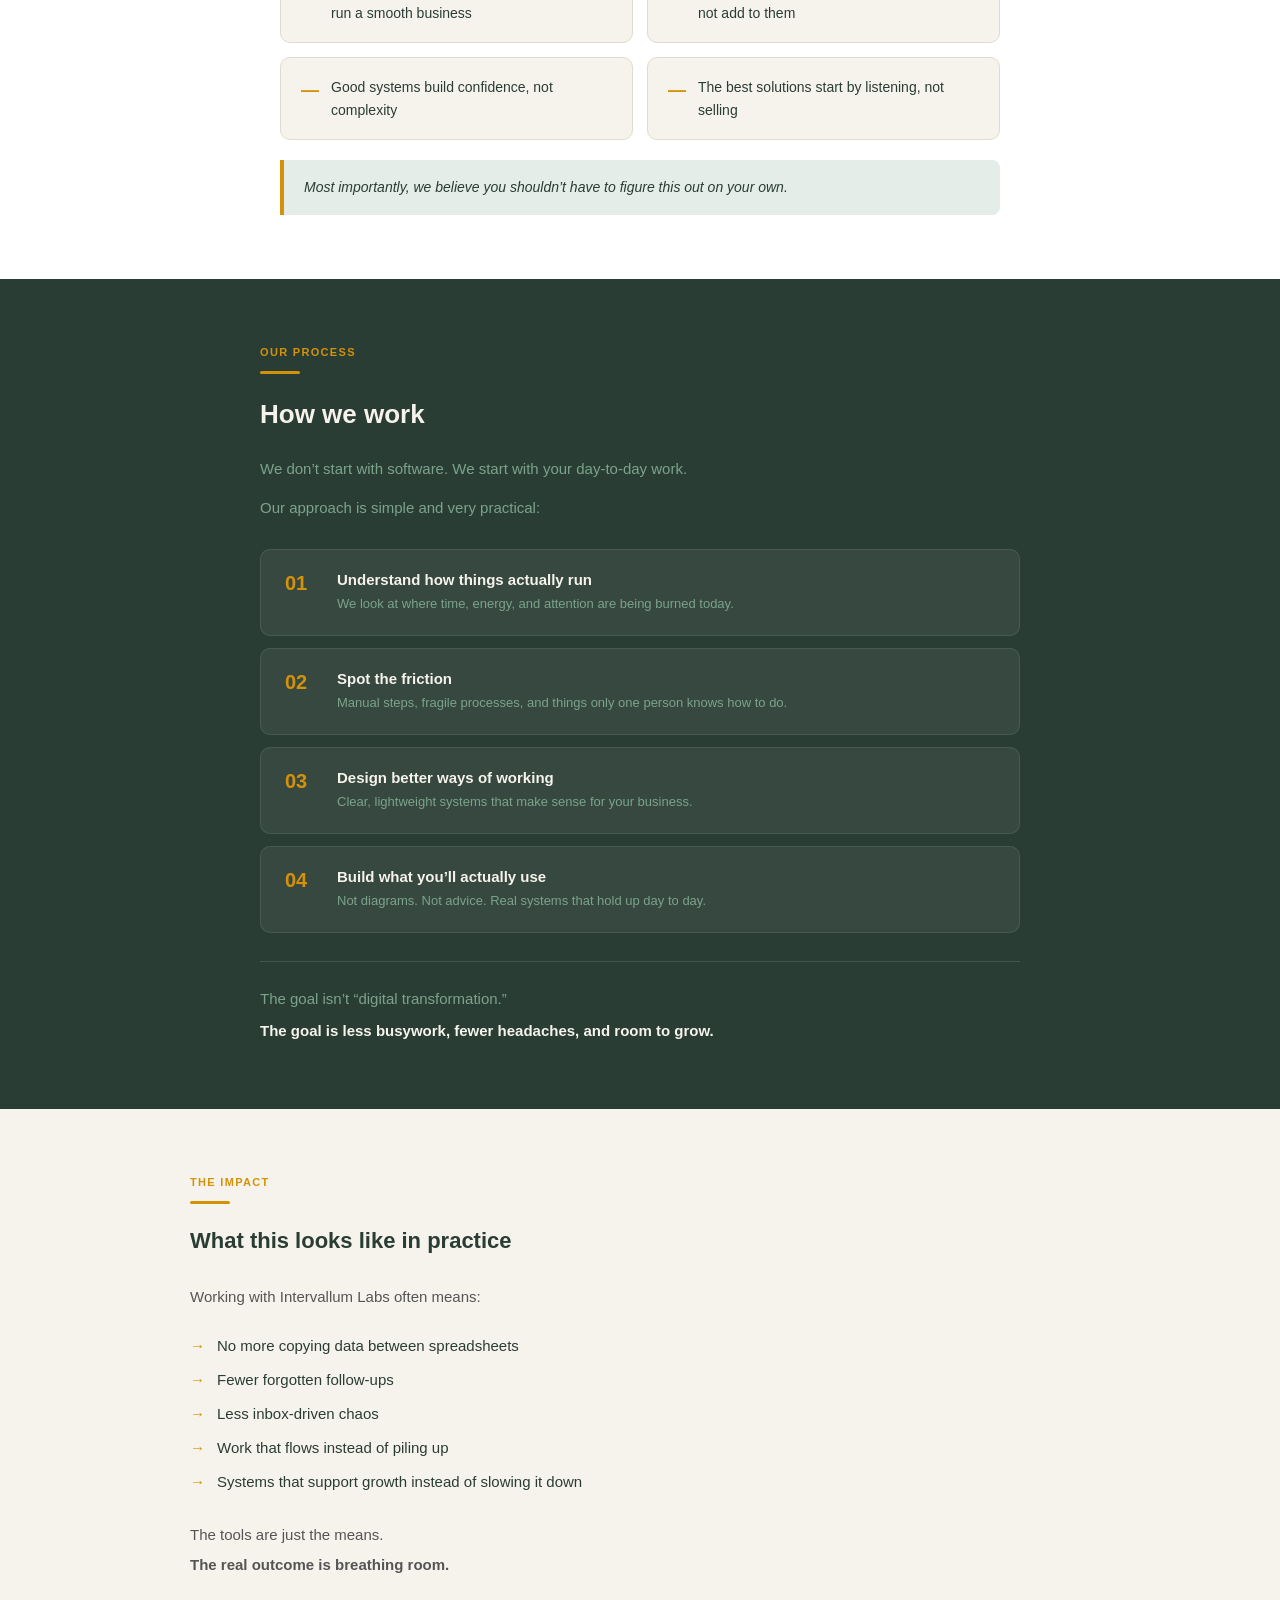
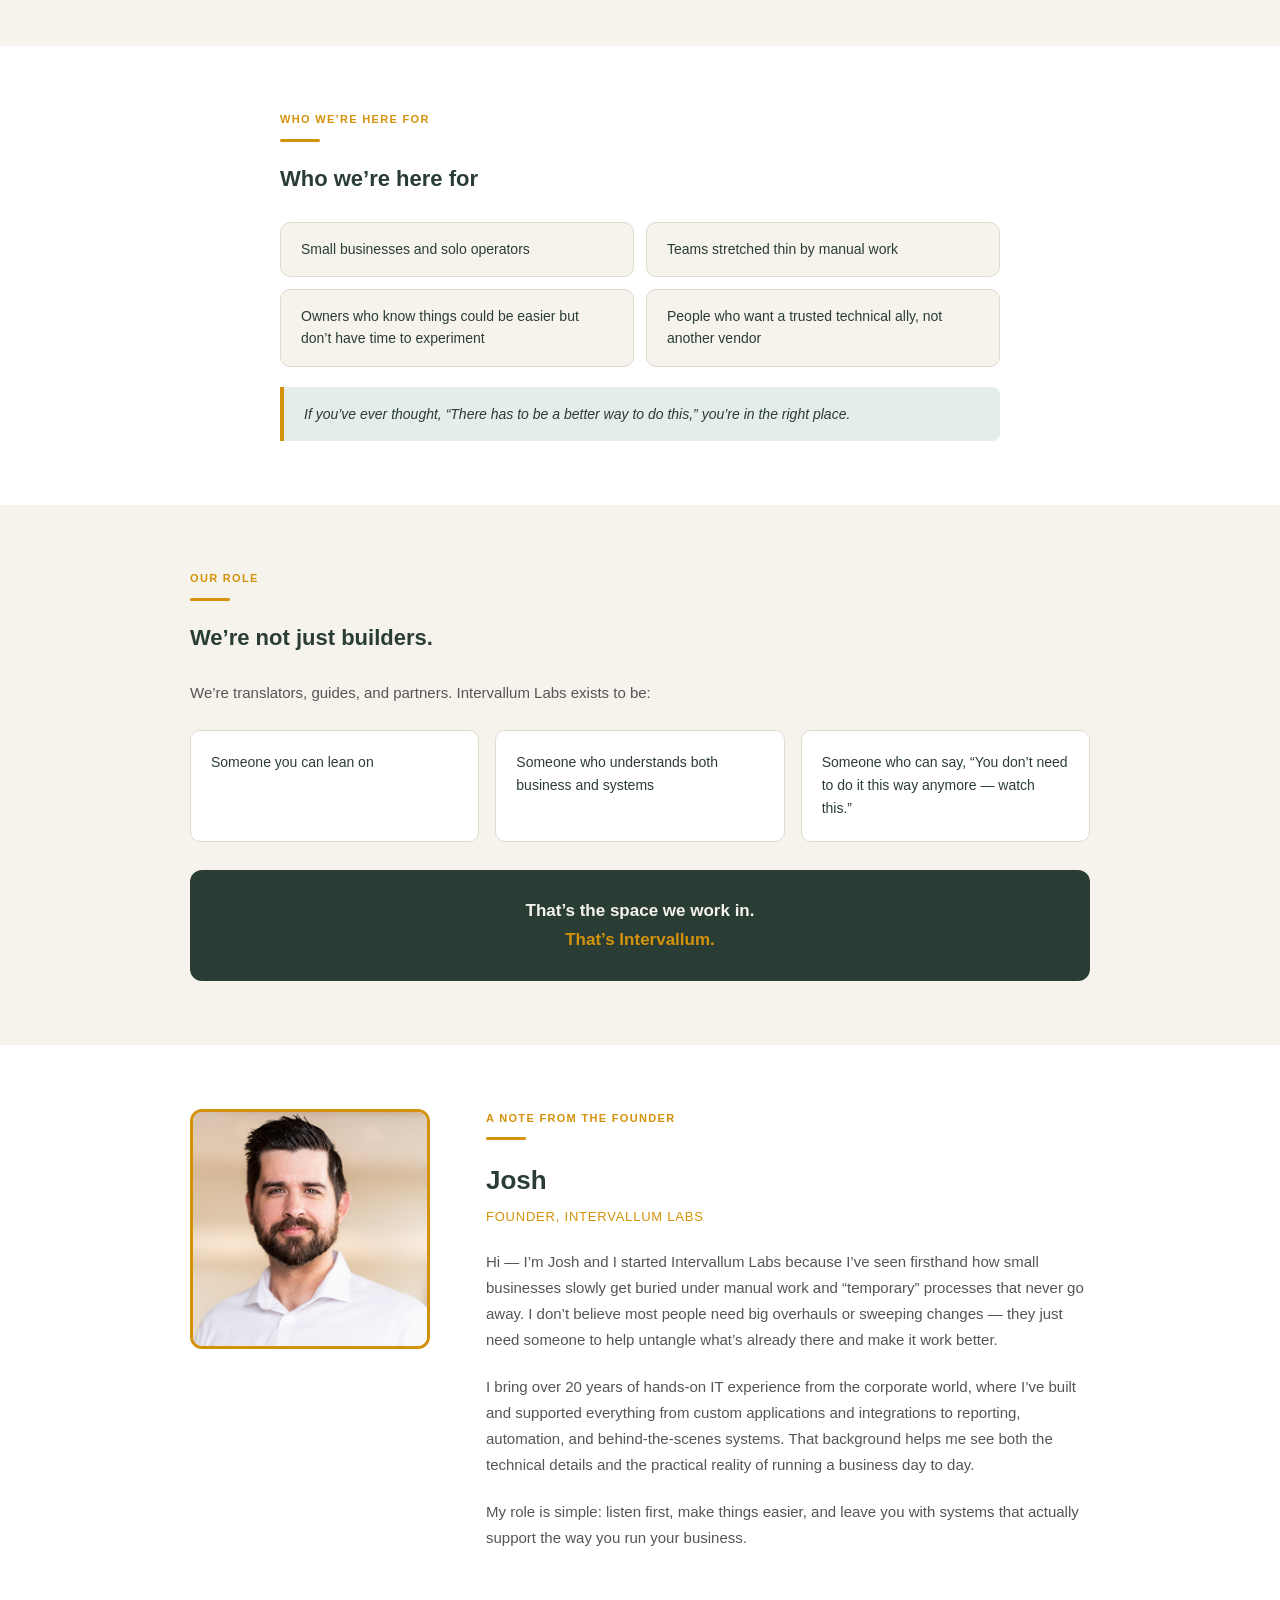
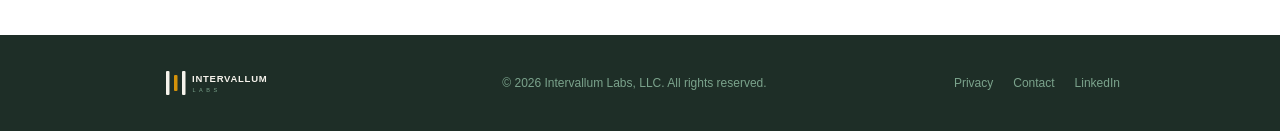
==== commit e389bf71: "feat: remove Stay in the Loop newsletter section from about page Co-Authored-By: Claude Sonnet 4.6 <" ====
--- a/about.html
+++ b/about.html
@@ -247,21 +247,6 @@
     </div>
   </section>
 
-  <!-- NEWSLETTER -->
-  <section class="newsletter-section" id="newsletter">
-    <div class="newsletter-inner">
-      <span class="section-eyebrow">Stay in the Loop</span>
-      <div class="accent-line centered"></div>
-      <h2>Join small business owners getting more from M365</h2>
-      <p>No fluff. No enterprise jargon. Just practical tips and new articles delivered straight to your inbox &#8212; free, always.</p>
-      <form class="newsletter-form" action="#" method="post" novalidate>
-        <input type="email" name="email" placeholder="Your email address" required aria-label="Email address">
-        <button type="submit">Subscribe &#8594;</button>
-      </form>
-      <p class="newsletter-fine">No spam. Unsubscribe anytime.</p>
-    </div>
-  </section>
-
   <!-- FOOTER -->
   <footer class="footer">
     <div class="footer-inner">
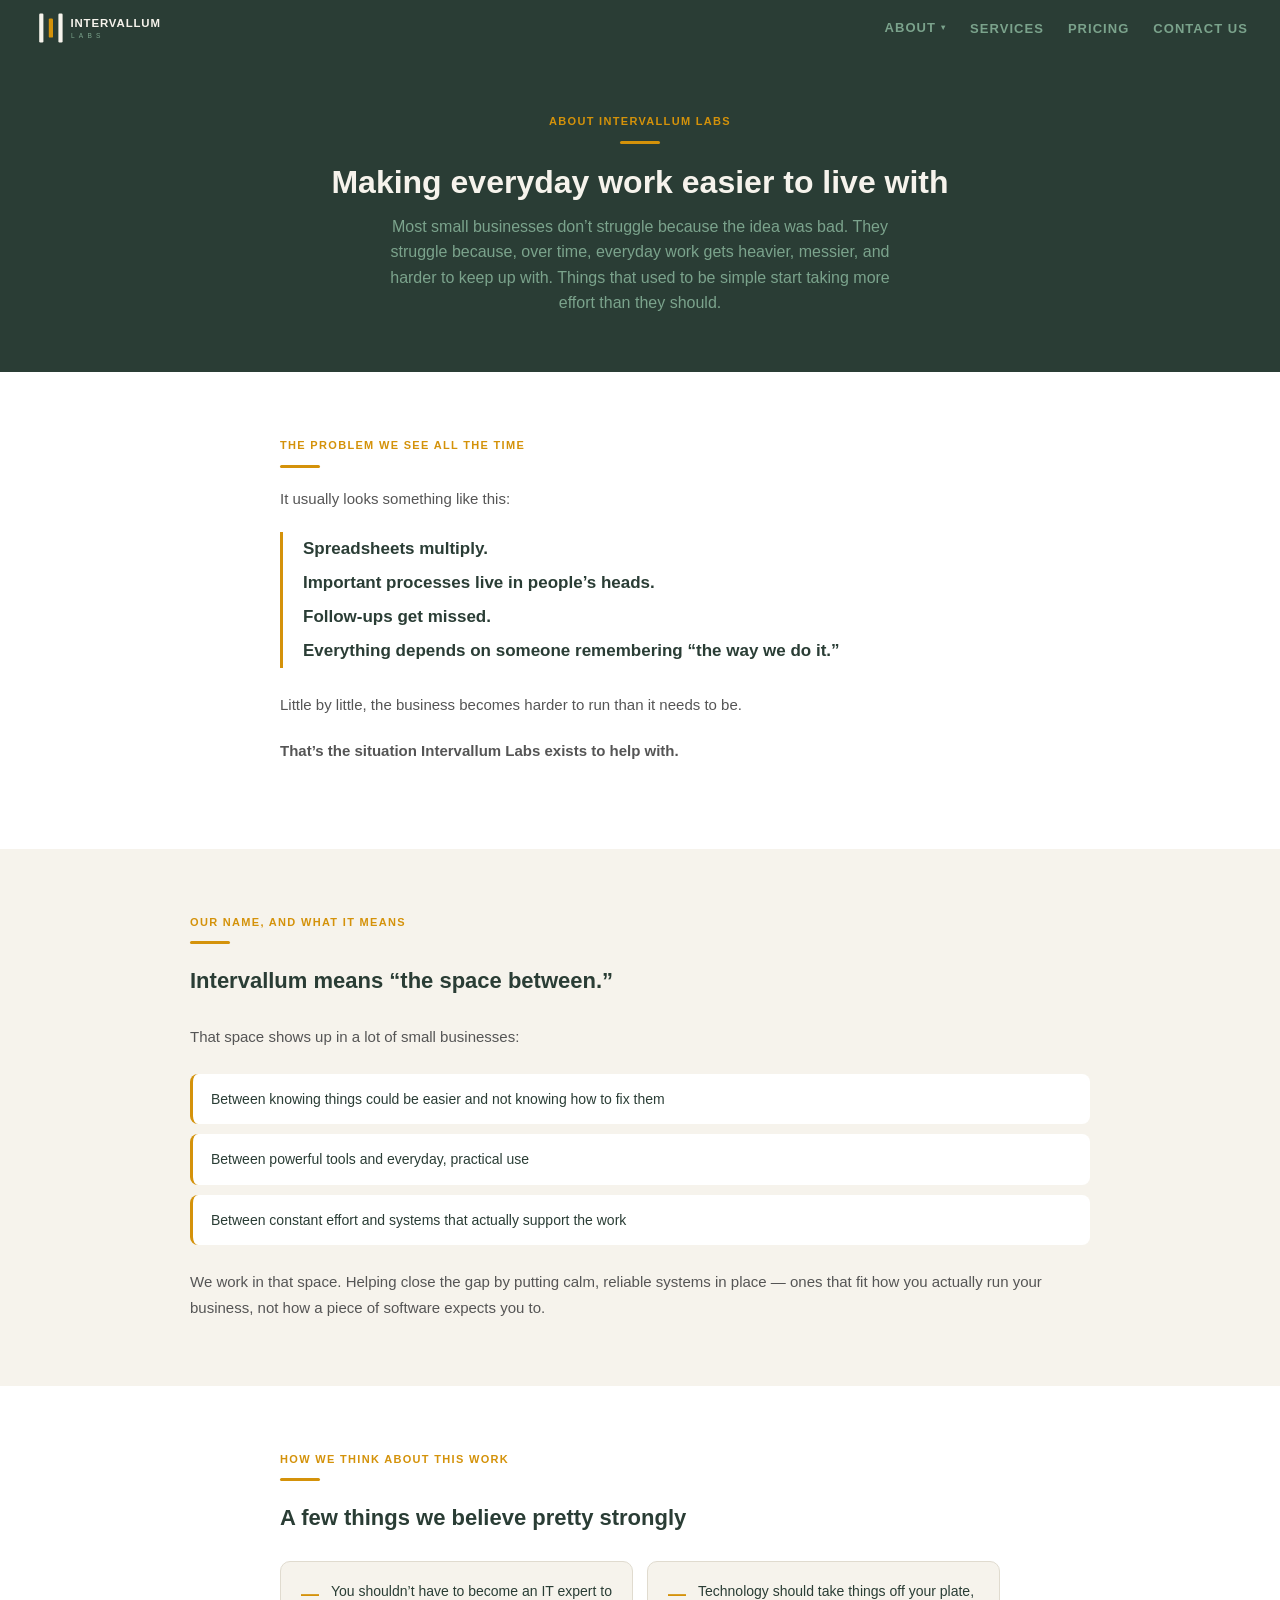
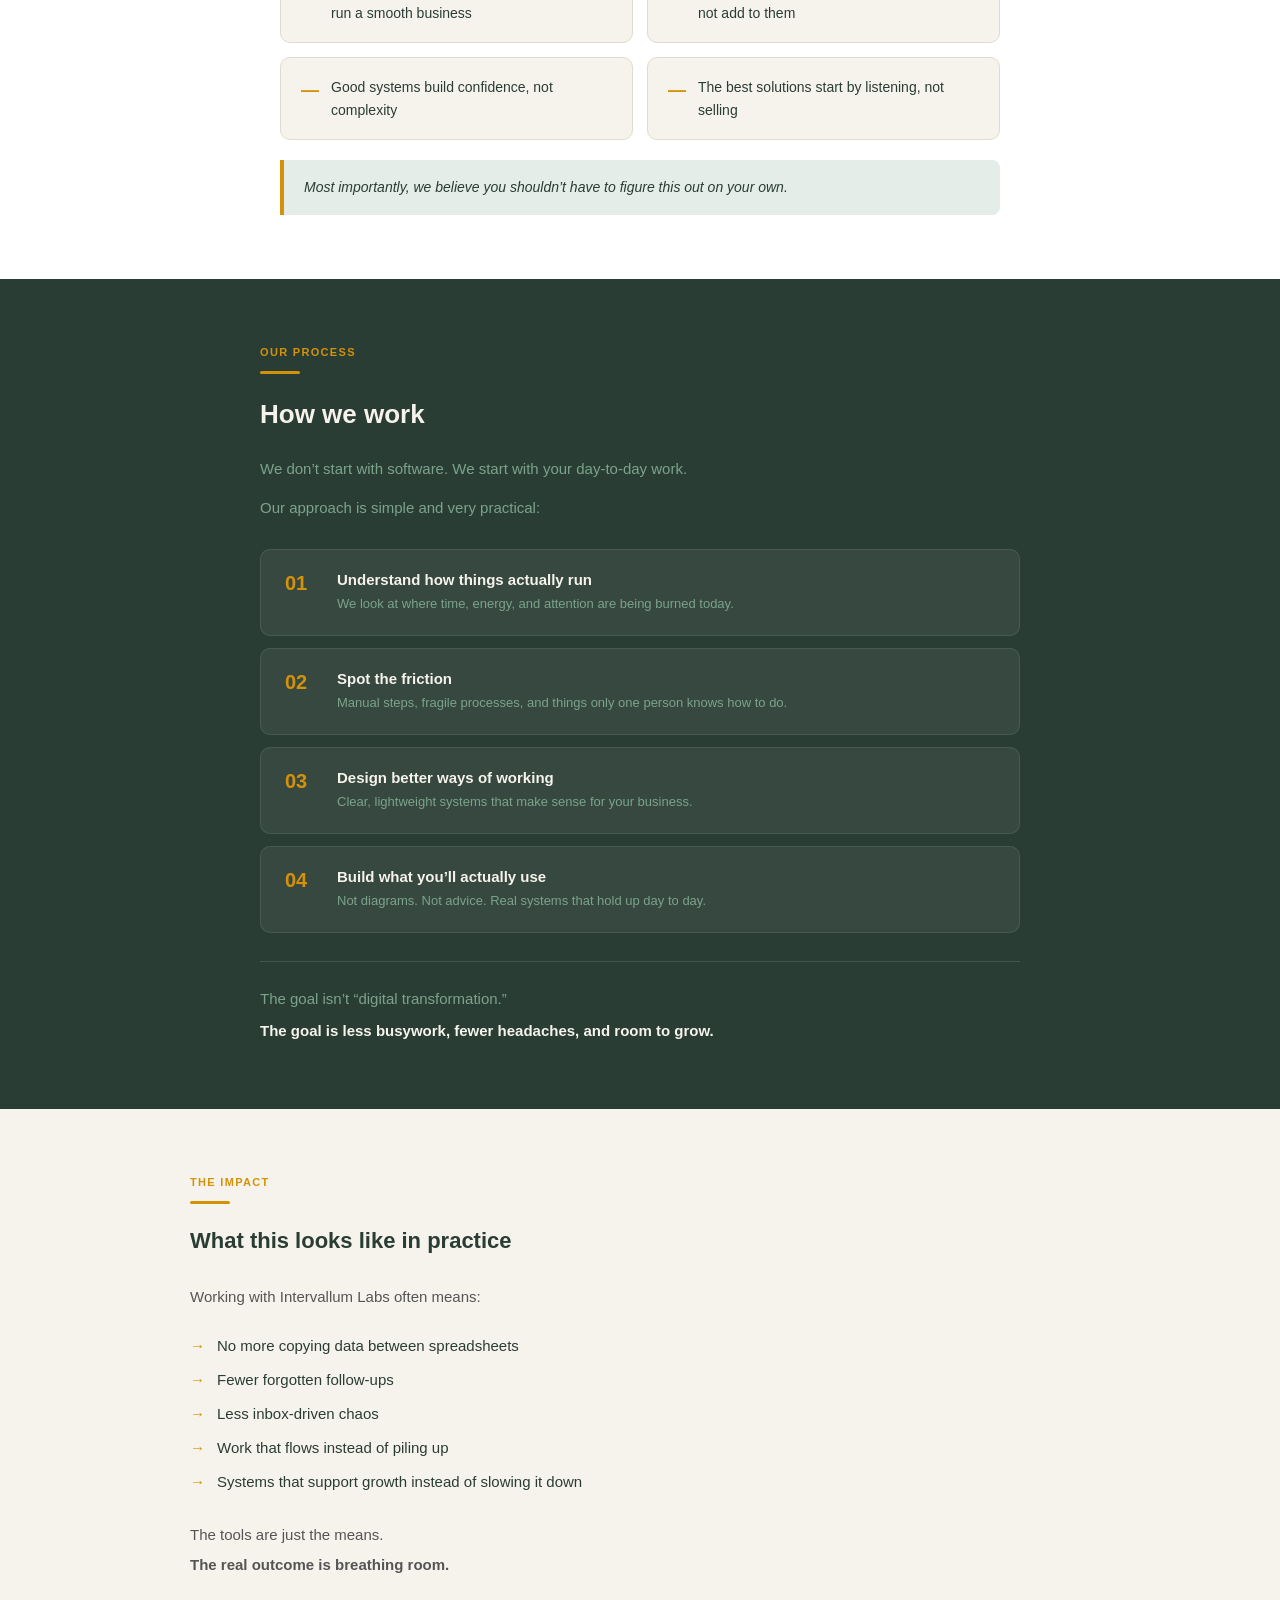
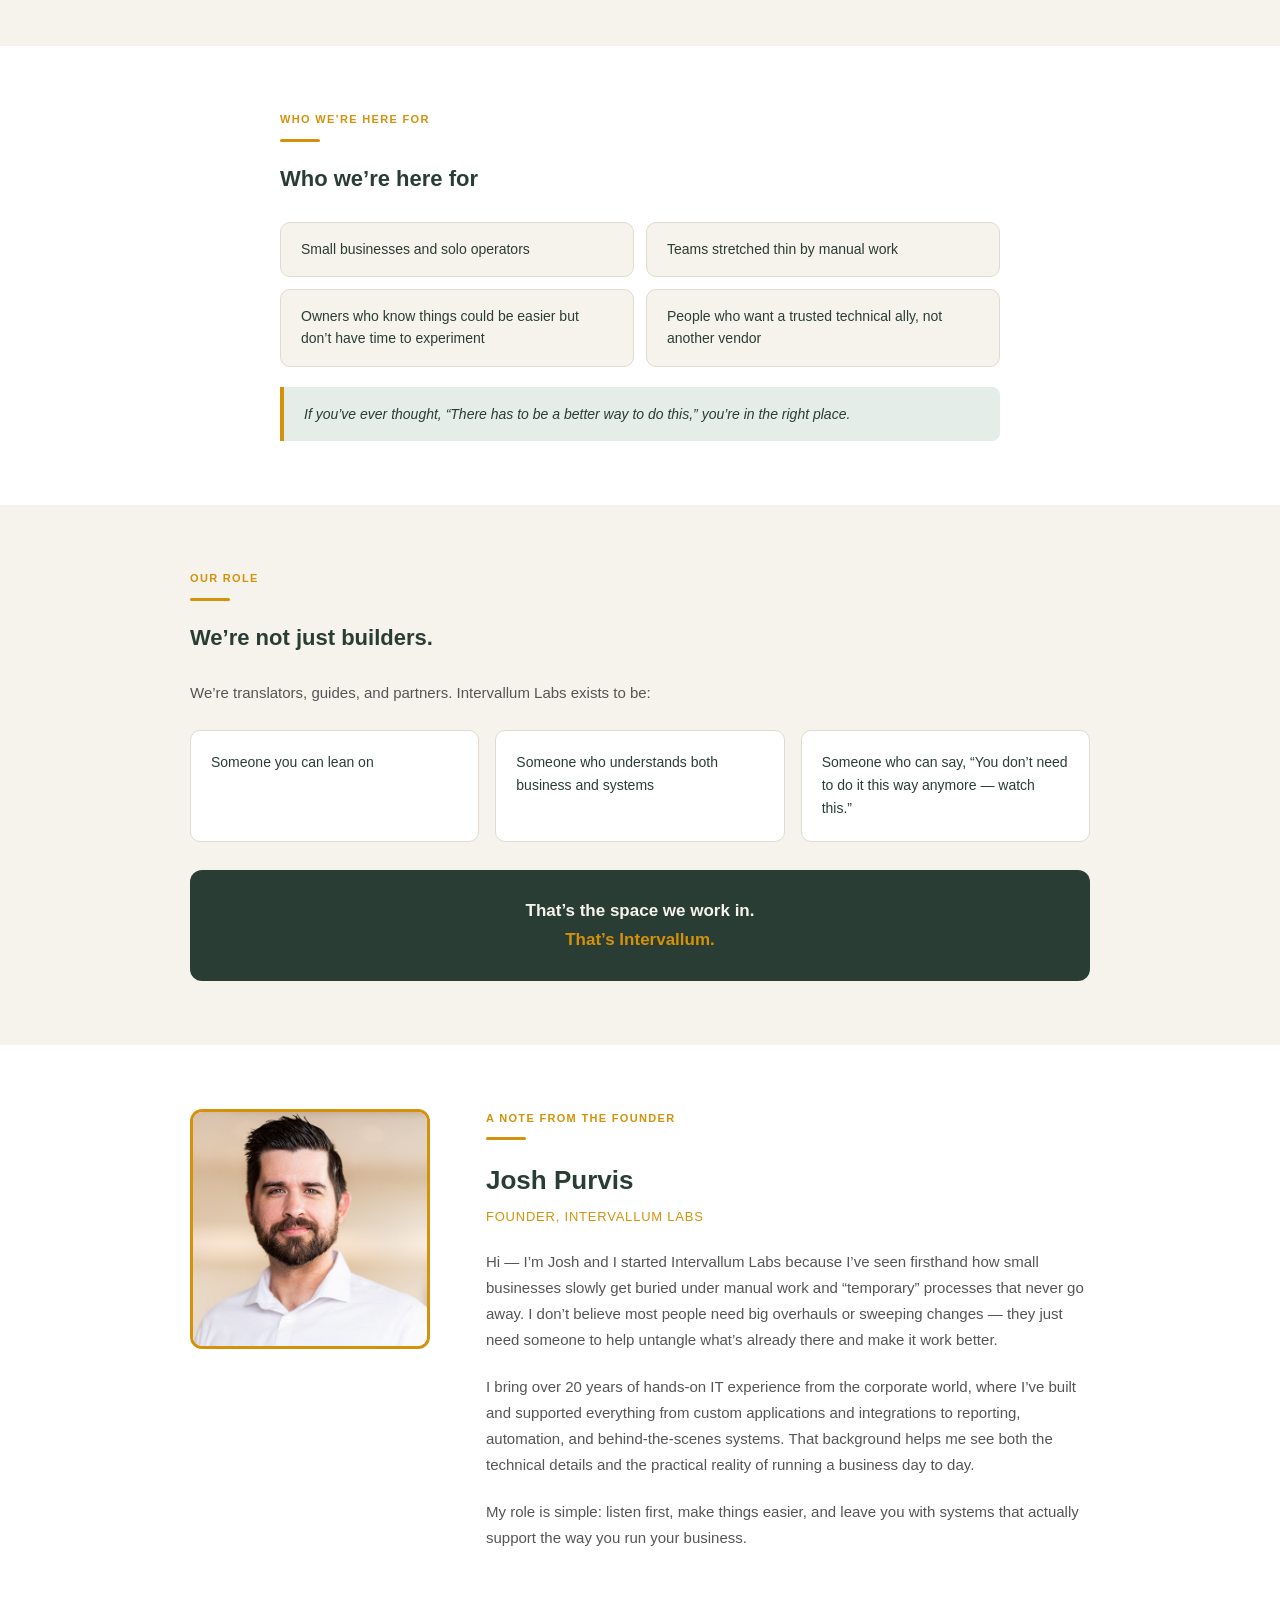
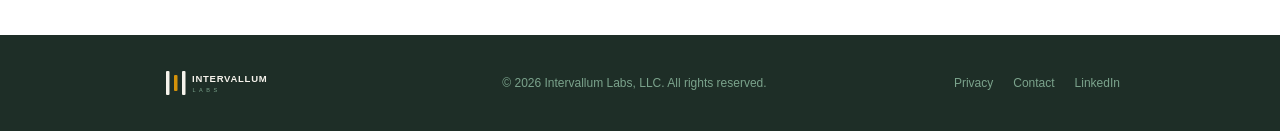
==== commit 87932333: "feat: hide Articles nav item across all pages, update founder name Comments out Articles nav link si" ====
--- a/about.html
+++ b/about.html
@@ -35,10 +35,10 @@
               <li><a href="vision.html">Our Vision &amp; Mission</a></li>
             </ul>
           </li>
-        <li><a href="articles.html">Articles</a></li>
+        <!-- <li><a href="articles.html">Articles</a></li> -->
         <li><a href="services.html">Services</a></li>
         <li><a href="pricing.html">Pricing</a></li>
-        <li><a href="work-with-me.html">CONTACT US</a></li>
+        <li><a href="contact-us.html">CONTACT US</a></li>
       </ul>
     </div>
   </nav>
@@ -238,7 +238,7 @@
       <div class="about-full-text">
         <span class="section-eyebrow">A Note From The Founder</span>
         <div class="accent-line"></div>
-        <p class="about-name">Josh</p>
+        <p class="about-name">Josh Purvis</p>
         <p class="about-role">Founder, Intervallum Labs</p>
         <p>Hi &mdash; I&rsquo;m Josh and I started Intervallum Labs because I&rsquo;ve seen firsthand how small businesses slowly get buried under manual work and &ldquo;temporary&rdquo; processes that never go away. I don&rsquo;t believe most people need big overhauls or sweeping changes &mdash; they just need someone to help untangle what&rsquo;s already there and make it work better.</p>
         <p>I bring over 20 years of hands&#8209;on IT experience from the corporate world, where I&rsquo;ve built and supported everything from custom applications and integrations to reporting, automation, and behind&#8209;the&#8209;scenes systems. That background helps me see both the technical details and the practical reality of running a business day to day.</p>
@@ -262,7 +262,7 @@
       <p class="footer-copy">&#169; 2026 Intervallum Labs, LLC. All rights reserved.</p>
       <nav class="footer-links" aria-label="Footer links">
         <a href="#">Privacy</a>
-        <a href="work-with-me.html">Contact</a>
+        <a href="contact-us.html">Contact</a>
         <a href="https://linkedin.com" target="_blank" rel="noopener noreferrer">LinkedIn</a>
       </nav>
     </div>
